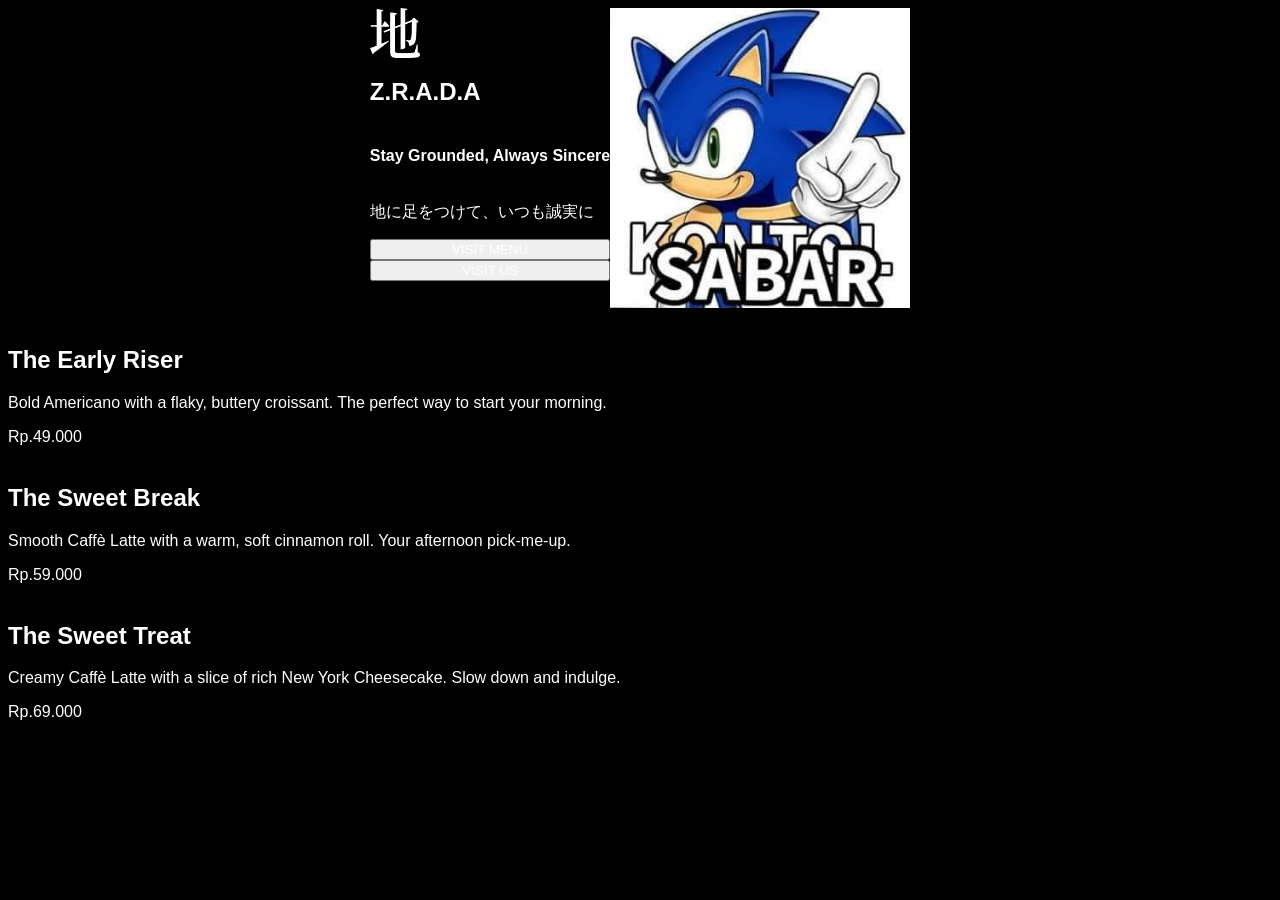
==== Project/Core/index.html @ 3bb46e37 "6/11/26 the deadline is 1st of jan 27 holy shit im so cooked" ====
<!DOCTYPE html>
<html lang="en">
<head>
	<meta charset="UTF-8">
	<meta name="viewport" content="width=device-width, initial-scale=1.0">
	<title>Zrada-Cafe</title>
	<link rel="stylesheet" href="style.css">
</head>
<body>

<main>

   <section class="hero">
      <div class="hero-brand">
          <img class="foot-logo" src="/Project/Assets/Old-Logo/cafe-logo-white.png" alt="Logo Kafe">
          <h1>Z.R.A.D.A</h1>
          <h4>Stay Grounded, Always Sincere</h4>
          <p>地に足をつけて、いつも誠実に</p>
          <button>VISIT MENU</button>
          <button>VISIT US</button>
      </div>

      <img class="hero-img" src="/Project/Assets/hero-img-temp.jpg" alt="rio">

   </section>

   <section class="featured">

       <div class="bundling">
        <img src="" alt="">
        <h2>The Early Riser</h2>
        <p>Bold Americano with a flaky, buttery croissant. The perfect way to start your morning.</p>
        <span>Rp.49.000</span>
       </div>

       <div class="bundling">
        <img src="" alt="">
        <h2>The Sweet Break</h2>
        <p>Smooth Caffè Latte with a warm, soft cinnamon roll. Your afternoon pick-me-up.</p>
        <span>Rp.59.000</span>
       </div>

       <div class="bundling">
        <img src="" alt="">
        <h2>The Sweet Treat</h2>
        <p>Creamy Caffè Latte with a slice of rich New York Cheesecake. Slow down and indulge.</p>
        <span>Rp.69.000</span>
        </div>

   </section>

</main>

</body>
</html>
---- Project/Core/style.css ----
* {
   font-family: "Space Grotesk", sans-serif;
   color: white;
}

body {
    background-color: black;
}

/*navbar-styling*/

.hdr {
    display: flex;
    flex-direction: row;
    align-items: center;
    border-bottom: 0.5px solid lightslategray;
    padding-bottom: 0.5rem;
    padding-top: 0.3rem;
    padding-left: 2rem;
    padding-right: 2rem;
}
.hdr a {
    color: white;
    text-decoration: none;
    font-weight: normal;
    transition: 0.3s ease-in-out;
}

/*logo-styling(left one)*/
.hdr-logo {
    width: 35px;
    height: 35px;
}
.hdr-name {
    font-size: 1.3rem;
    text-transform: uppercase;
}
.hdr-brand {
    display: flex;
    gap: 1rem;
    align-items: center;
}

/*navbar-texts-styling*/
.hdr-nav {
    display: flex;
    flex-direction: row;
    gap: 2rem;
    list-style: none;
    margin-left: auto;
    margin-right: 5rem;
}
.hdr-nav a {
   color: slategray;
   font-size: 1rem;
   position: relative;
}
.hdr-nav a::after {
    content: "";
    position: absolute;
    left: 0;
    height: 1px;
    width: 0;
    bottom: -2px;
    background: white;
    transition: width 0.4s ease-in-out;
}

/*nav-est&time-styling*/
.hdr-right {
    display: flex;
    gap: 2.4rem;
}
.hdr-right a {
    color: slategray;
}
.est {
   border: 1px solid slategray;
   padding: 8px;
}
.est span {
    color: slategray;
}
.time {
   border: 1px solid slategray;
   padding: 8px;
}
.time span {
    color: slategray;
}

/*navbar-responsive*/

/*navbar-text-responsive*/
.hdr-nav a:hover {
    color: white;
    transition: color 0.2s ease-in-out;
}
.hdr-nav a:hover::after {
    width: 100%;
}

/*navbar-est&time-responsive*/
.hdr-right a:hover {
   color: white;
}
.est:hover {
    border: 1px solid white;
}
.est span:hover {
    color: white;
}
.time:hover {
    border: 1px solid white;
}
.time span:hover {
    color: white;
}


/*footer-styling*/

.foot {
    display: flex;
    flex-direction: column;
}

.foot-content {
    display: flex;
    flex-direction: row;
}

/*foot-left*/

.foot-logo {
   width: 50px;
   height: 50px;
}
.foot-brand {
    display: flex;
    margin-top: 5rem;
    margin-left: 5rem;
    flex-direction: column;
}
.foot-brand h1 {
    font-size: 1.7rem;
}
.foot-brand p {
    font-size: 0.7rem;
}

/*foot-mid*/
.foot-exp {
    display: flex;
    flex-direction: column;
    margin-top: 5rem;
    margin-left: 25rem;
    gap: 1.6rem;
}
.foot-exp a {
    text-decoration: none;
    font-size: 1rem;
    color: slategray;
    transition: 0.35s ease-in-out;
}
.foot-exp h4 {
    text-transform: uppercase;
    color: slategray;
    margin-bottom: 2rem;
}
.foot-exp li {
    list-style: none;
}

/*foot-right*/
.foot-right {
    display: flex;
    flex-direction: column;
    margin-top: 5rem;
    margin-left: 10rem;
    margin-right: 7.5rem;
    gap: 2.5rem;
    width: 550px;
}
.foot-right h4 {
    color: slategray;
    text-transform: uppercase;
}
.foot-right span {
   color: slategray;
   text-transform: uppercase;
}
.foot-visit {
    display: flex;
    align-items: center;
    width: 100%;
}
.foot-visit .label {
    width: 80px;
}
.foot-visit .line {
   flex: 1;
   height: 1px;
   background-color: slategray;
   margin: 0 1rem;
}
.foot-visit .value {
    color: slategray;
}

/*foot-bottom*/
.foot-bottom {
    display: flex;
    flex-direction: row;
    justify-content: space-between;
    align-items: center;
    border-top: 1px solid slategray;
    margin-top: 5rem;
    margin-left: 5rem;
    margin-right: 5rem;
    padding-top: 2rem;
    padding-bottom: 2rem;
}
.foot-bottom span {
    color: slategray;
    font-size: 0.8rem;
    text-transform: uppercase;
}

/*footer-responsive*/
.foot-exp a:hover {
    color: white;
}

/*main-styling*/

.hero {
    display: flex;
    justify-content: center;
}

.hero-brand {
    display: flex;
    flex-direction: column;

}

.hero-img {
    height: 300px;
    width: 300px;
}
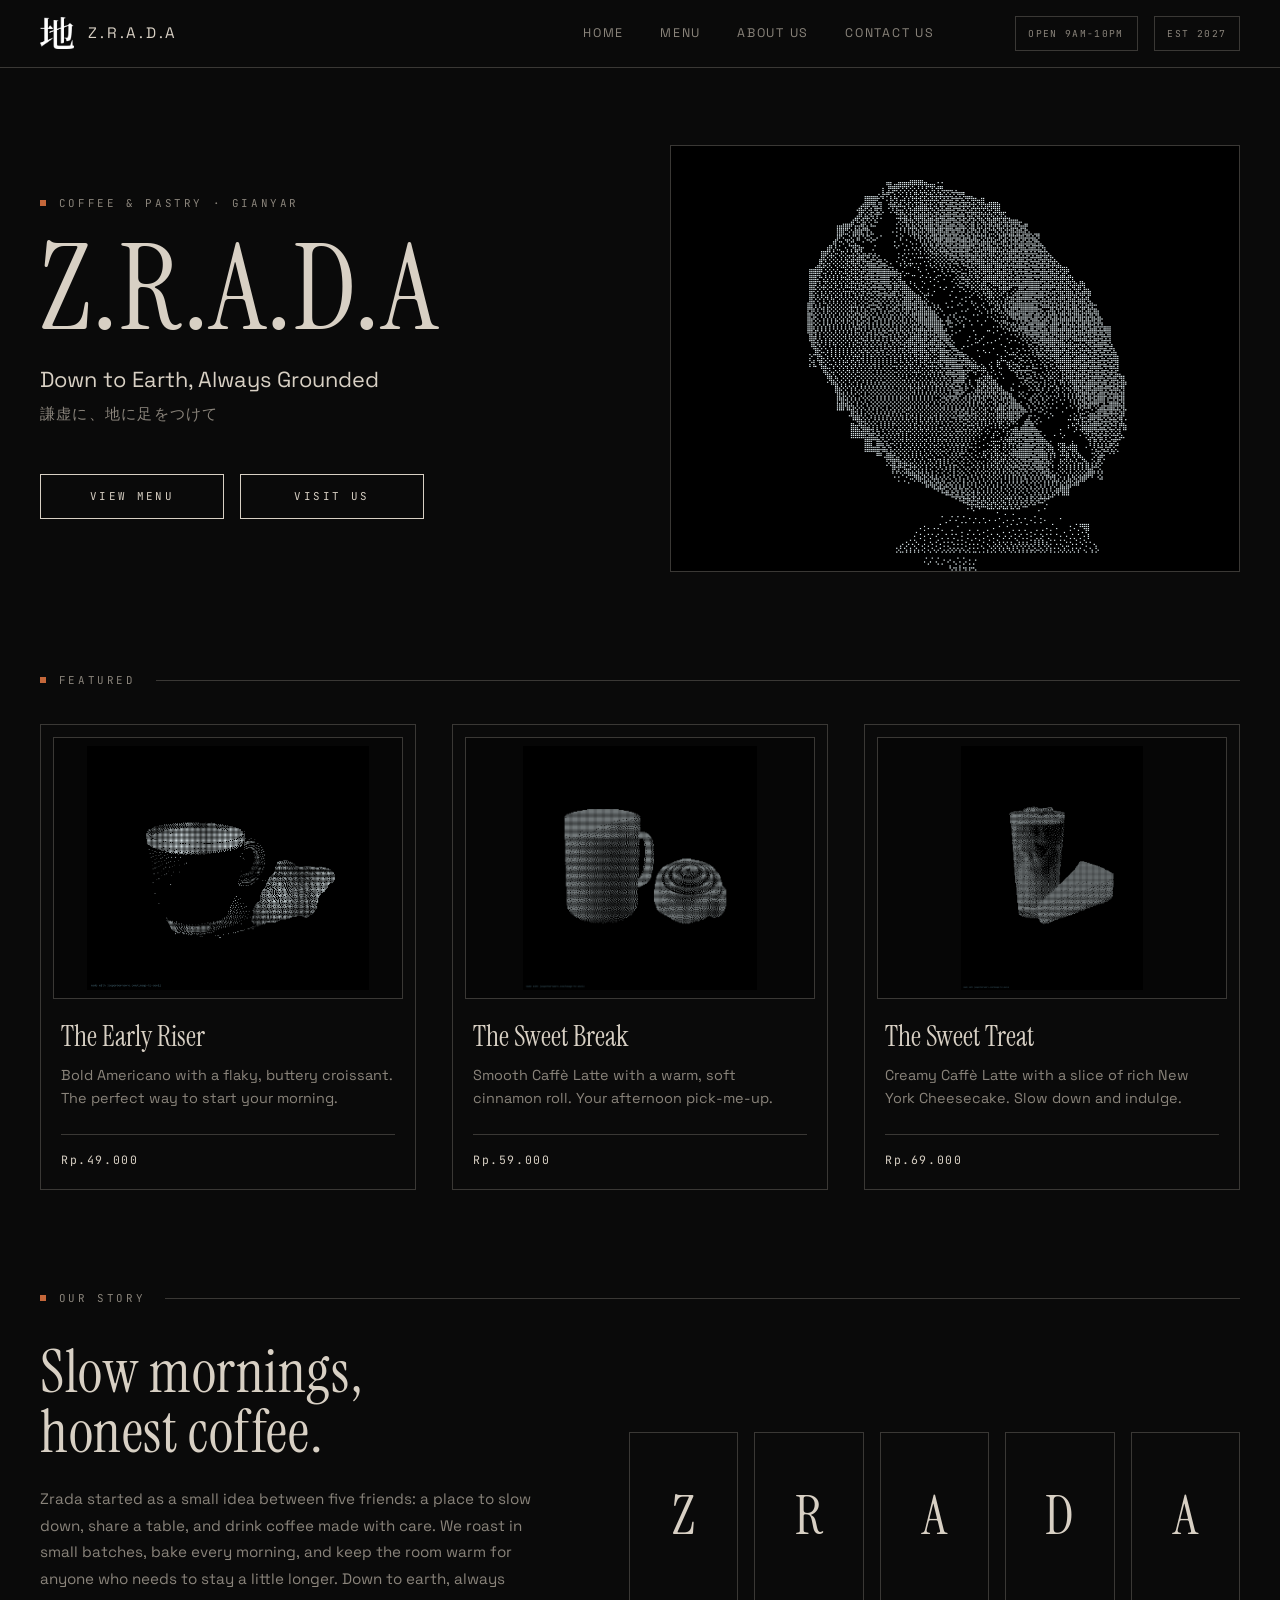
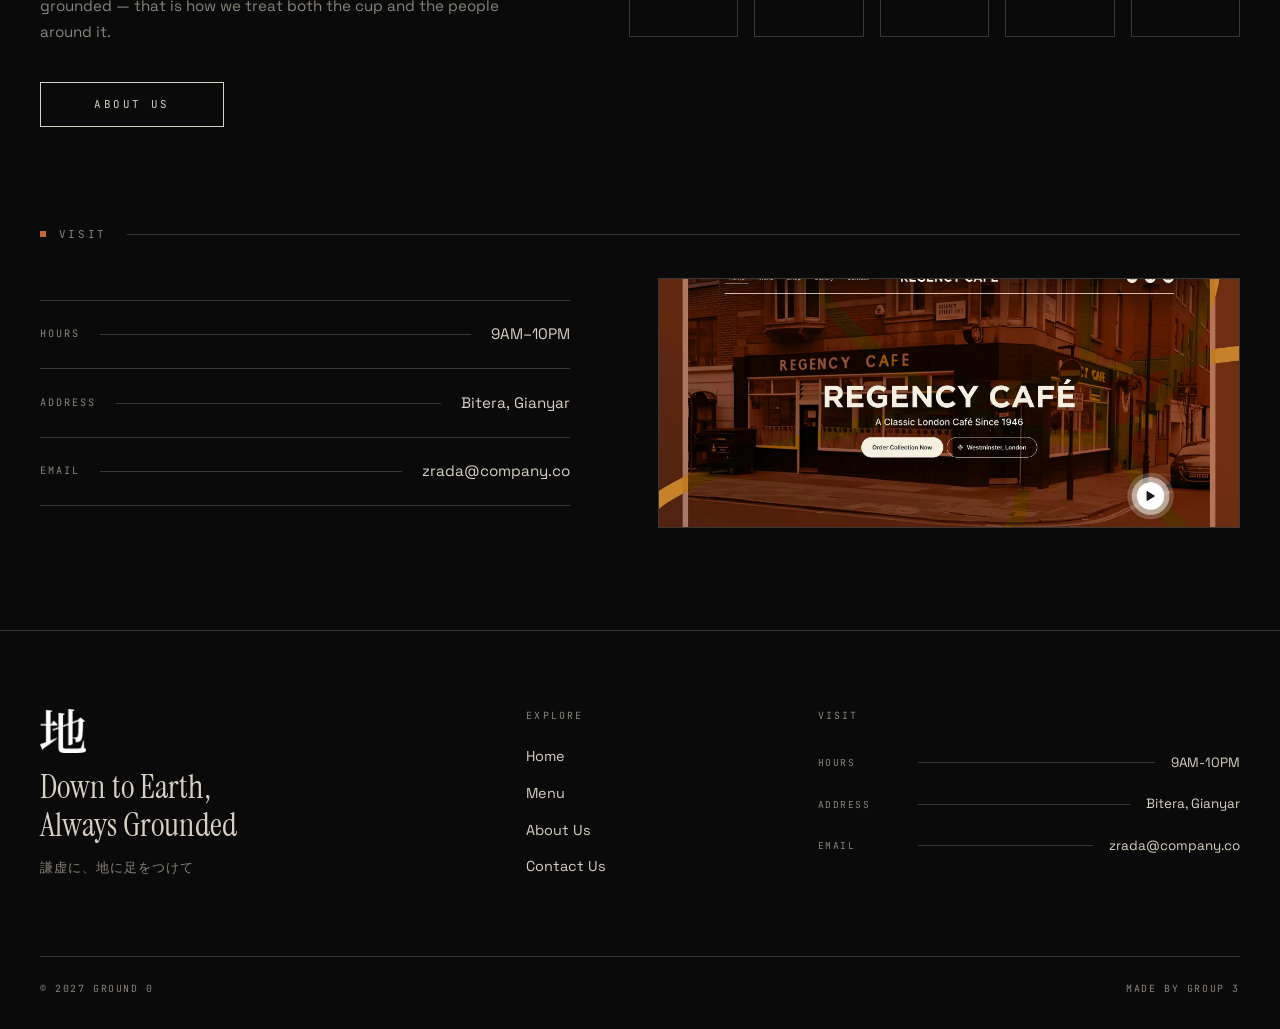
==== commit c3996684: "the home page is done, some things that is needed : full menu a contacts part of the home page ig it" ====
--- a/Project/Core/index.html
+++ b/Project/Core/index.html
@@ -1,55 +1,238 @@
 <!DOCTYPE html>
 <html lang="en">
 <head>
-	<meta charset="UTF-8">
-	<meta name="viewport" content="width=device-width, initial-scale=1.0">
-	<title>Zrada-Cafe</title>
-	<link rel="stylesheet" href="style.css">
+    <meta charset="UTF-8">
+    <meta name="viewport" content="width=device-width, initial-scale=1.0">
+    <title>Z.R.A.D.A — Coffee &amp; Pastry</title>
+    <link rel="stylesheet" href="style.css">
+    <link rel="preconnect" href="https://fonts.googleapis.com">
+    <link rel="preconnect" href="https://fonts.gstatic.com" crossorigin>
+    <link href="https://fonts.googleapis.com/css2?family=Instrument+Serif:ital@0;1&amp;family=JetBrains+Mono:wght@400;500&amp;family=Space+Grotesk:wght@300..700&amp;display=swap" rel="stylesheet">
 </head>
-<body>
-
-<main>
-
-   <section class="hero">
-      <div class="hero-brand">
-          <img class="foot-logo" src="/Project/Assets/Old-Logo/cafe-logo-white.png" alt="Logo Kafe">
-          <h1>Z.R.A.D.A</h1>
-          <h4>Stay Grounded, Always Sincere</h4>
-          <p>地に足をつけて、いつも誠実に</p>
-          <button>VISIT MENU</button>
-          <button>VISIT US</button>
-      </div>
-
-      <img class="hero-img" src="/Project/Assets/hero-img-temp.jpg" alt="rio">
-
-   </section>
-
-   <section class="featured">
-
-       <div class="bundling">
-        <img src="" alt="">
-        <h2>The Early Riser</h2>
-        <p>Bold Americano with a flaky, buttery croissant. The perfect way to start your morning.</p>
-        <span>Rp.49.000</span>
-       </div>
-
-       <div class="bundling">
-        <img src="" alt="">
-        <h2>The Sweet Break</h2>
-        <p>Smooth Caffè Latte with a warm, soft cinnamon roll. Your afternoon pick-me-up.</p>
-        <span>Rp.59.000</span>
-       </div>
-
-       <div class="bundling">
-        <img src="" alt="">
-        <h2>The Sweet Treat</h2>
-        <p>Creamy Caffè Latte with a slice of rich New York Cheesecake. Slow down and indulge.</p>
-        <span>Rp.69.000</span>
-        </div>
-
-   </section>
-
-</main>
+<body id="top">
+
+    <!--navbar-->
+    <nav class="hdr">
+
+        <!--logo-->
+        <div class="hdr-brand">
+            <img class="hdr-logo" src="../Assets/Old-Logo/cafe-logo-white.png" alt="Zrada logo">
+            <a class="hdr-name" href="#top">Z.R.A.D.A</a>
+        </div>
+
+        <!--nav-main-->
+        <ul class="hdr-nav">
+            <li><a href="#top">Home</a></li>
+            <li><a href="#featured">Menu</a></li>
+            <li><a href="#story">About Us</a></li>
+            <li><a href="#visit">Contact Us</a></li>
+        </ul>
+
+        <!--nav-blocks-->
+        <div class="hdr-right">
+            <a class="time" href="#visit"><span>OPEN 9AM-10PM</span></a>
+            <a class="est" href="#story"><span>Est 2027</span></a>
+        </div>
+
+    </nav>
+
+    <main class="page">
+
+        <!--hero-->
+        <section class="hero" aria-labelledby="hero-title">
+
+            <div class="hero-copy">
+                <p class="eyebrow">Coffee &amp; Pastry · Gianyar</p>
+                <h1 class="hero-title" id="hero-title">Z.R.A.D.A</h1>
+                <p class="hero-slogan">Down to Earth, Always Grounded</p>
+                <p class="hero-jp" lang="ja">謙虚に、地に足をつけて</p>
+
+                <div class="hero-actions">
+                    <a class="btn" href="#featured">View Menu</a>
+                    <a class="btn" href="#visit">Visit Us</a>
+                </div>
+            </div>
+
+            <figure class="hero-visual">
+                <img src="../Assets/hero-img.png" alt="A cup of Zrada coffee">
+            </figure>
+
+        </section>
+
+        <!--featured-->
+        <section class="featured" id="featured" aria-labelledby="featured-title">
+
+            <div class="section-head">
+                <h2 class="eyebrow" id="featured-title">Featured</h2>
+            </div>
+
+            <div class="card-grid">
+
+                <article class="card">
+                    <img src="../Assets/1st-bundle-ascii.png" alt="The Early Riser bundle">
+                    <h3>The Early Riser</h3>
+                    <p>Bold Americano with a flaky, buttery croissant. The perfect way to start your morning.</p>
+                    <span class="price">Rp.49.000</span>
+                </article>
+
+                <article class="card">
+                    <img src="../Assets/2nd-bundle-ascii.png" alt="The Sweet Break bundle">
+                    <h3>The Sweet Break</h3>
+                    <p>Smooth Caffè Latte with a warm, soft cinnamon roll. Your afternoon pick-me-up.</p>
+                    <span class="price">Rp.59.000</span>
+                </article>
+
+                <article class="card">
+                    <img src="../Assets/3rd-bundle-ascii.png" alt="The Sweet Treat bundle">
+                    <h3>The Sweet Treat</h3>
+                    <p>Creamy Caffè Latte with a slice of rich New York Cheesecake. Slow down and indulge.</p>
+                    <span class="price">Rp.69.000</span>
+                </article>
+
+            </div>
+
+        </section>
+
+        <!--story-->
+        <section class="story" id="story" aria-labelledby="story-title">
+
+            <div class="section-head">
+                <h2 class="eyebrow" id="story-title">Our Story</h2>
+            </div>
+
+            <div class="story-grid">
+
+                <div class="story-copy">
+                    <h2 class="story-heading">Slow mornings,<br>honest coffee.</h2>
+                    <p>Zrada started as a small idea between five friends: a place to slow down, share a table, and drink coffee made with care. We roast in small batches, bake every morning, and keep the room warm for anyone who needs to stay a little longer. Down to earth, always grounded — that is how we treat both the cup and the people around it.</p>
+                    <a class="btn" href="#">About Us</a>
+                </div>
+
+                <div class="story-members" aria-label="The five people behind Zrada">
+                    <span class="member">
+                        <span class="member-letter">Z</span>
+                        <span class="member-name">Zgr</span>
+                    </span>
+                    <span class="member">
+                        <span class="member-letter">R</span>
+                        <span class="member-name">Rio</span>
+                    </span>
+                    <span class="member">
+                        <span class="member-letter">A</span>
+                        <span class="member-name">Amy</span>
+                    </span>
+                    <span class="member">
+                        <span class="member-letter">D</span>
+                        <span class="member-name">Dhira</span>
+                    </span>
+                    <span class="member">
+                        <span class="member-letter">A</span>
+                        <span class="member-name">Ayu</span>
+                    </span>
+                </div>
+
+            </div>
+
+        </section>
+
+        <!--visit-->
+        <section class="visit" id="visit" aria-labelledby="visit-title">
+
+            <div class="section-head">
+                <h2 class="eyebrow" id="visit-title">Visit</h2>
+            </div>
+
+            <div class="visit-grid">
+
+                <div class="visit-list">
+
+                    <div class="visit-row">
+                        <span class="label">Hours</span>
+                        <span class="line"></span>
+                        <span class="value">9AM–10PM</span>
+                    </div>
+
+                    <div class="visit-row">
+                        <span class="label">Address</span>
+                        <span class="line"></span>
+                        <span class="value">Bitera, Gianyar</span>
+                    </div>
+
+                    <div class="visit-row">
+                        <span class="label">Email</span>
+                        <span class="line"></span>
+                        <span class="value">zrada@company.co</span>
+                    </div>
+
+                </div>
+
+                <figure class="visit-media">
+                    <img src="../Assets/Pasted%20image%2020261030091922.png" alt="Inside the Zrada café">
+                </figure>
+
+            </div>
+
+        </section>
+
+    </main>
+
+    <!--footer-->
+    <footer class="foot">
+
+        <div class="foot-content">
+
+            <!--footer-left-->
+            <div class="foot-brand">
+                <img class="foot-logo" src="../Assets/Old-Logo/cafe-logo-white.png" alt="Zrada logo">
+                <h1>Down to Earth, Always Grounded</h1>
+                <p>謙虚に、地に足をつけて</p>
+            </div>
+
+            <!--footer-mid-->
+            <div class="foot-exp">
+                <h4>Explore</h4>
+                <ul>
+                    <li><a href="#top">Home</a></li>
+                    <li><a href="#featured">Menu</a></li>
+                    <li><a href="#story">About Us</a></li>
+                    <li><a href="#visit">Contact Us</a></li>
+                </ul>
+            </div>
+
+            <!--footer-right-->
+            <div class="foot-right">
+
+                <h4>Visit</h4>
+
+                <div class="foot-visit">
+                    <span class="label">Hours</span>
+                    <span class="line"></span>
+                    <span class="value">9AM-10PM</span>
+                </div>
+
+                <div class="foot-visit">
+                    <span class="label">Address</span>
+                    <span class="line"></span>
+                    <span class="value">Bitera, Gianyar</span>
+                </div>
+
+                <div class="foot-visit">
+                    <span class="label">Email</span>
+                    <span class="line"></span>
+                    <span class="value">zrada@company.co</span>
+                </div>
+
+            </div>
+
+        </div>
+
+        <!--footer-bottom-->
+        <div class="foot-bottom">
+            <span class="bottom-left">© 2027 GROUND 0</span>
+            <span class="bottom-right">MADE BY GROUP 3</span>
+        </div>
+
+    </footer>
 
 </body>
 </html>
--- a/Project/Core/style.css
+++ b/Project/Core/style.css
@@ -1,251 +1,814 @@
+/* ==========================================================================
+   Ground Zero / Z.R.A.D.A — shared styles
+   Palette and type families are defined once in :root so every page
+   (index, navbar, footer) can reuse the same design language.
+   ========================================================================== */
+
+:root {
+    --bg: #0A0A0A;
+    --bg-soft: #1F1E1D;
+    --cream: #D8D0C4;
+    --muted: #8A847B;
+    --line: #3A3835;
+    --rust: #C4673A;
+
+    --font-body: "Space Grotesk", system-ui, -apple-system, sans-serif;
+    --font-display: "Instrument Serif", Georgia, "Times New Roman", serif;
+    --font-mono: "JetBrains Mono", ui-monospace, "SFMono-Regular", Menlo, monospace;
+
+    --content: 1200px;
+    --gutter: clamp(1.25rem, 4vw, 2.5rem);
+    --page-width: calc(var(--content) + var(--gutter) + var(--gutter));
+    --section-space: clamp(4rem, 8vw, 7rem);
+}
+
+/* reset ------------------------------------------------------------------ */
+
+*,
+*::before,
+*::after {
+    box-sizing: border-box;
+}
+
 * {
-   font-family: "Space Grotesk", sans-serif;
-   color: white;
+    margin: 0;
+    padding: 0;
+}
+
+html {
+    background: var(--bg);
+    scroll-behavior: smooth;
 }
 
 body {
-    background-color: black;
-}
-
-/*navbar-styling*/
+    min-height: 100vh;
+    background: var(--bg);
+    color: var(--cream);
+    font-family: var(--font-body);
+    line-height: 1.6;
+    -webkit-font-smoothing: antialiased;
+}
+
+img {
+    display: block;
+    max-width: 100%;
+}
+
+a {
+    color: inherit;
+    text-decoration: none;
+}
+
+button {
+    font: inherit;
+    color: inherit;
+    background: none;
+    border: 0;
+    cursor: pointer;
+}
+
+ul {
+    list-style: none;
+}
+
+::selection {
+    background: var(--rust);
+    color: var(--bg);
+}
+
+:focus-visible {
+    outline: 1px solid var(--rust);
+    outline-offset: 4px;
+}
+
+/* small uppercase labels -------------------------------------------------- */
+
+.eyebrow {
+    display: flex;
+    align-items: center;
+    gap: 0.8rem;
+    font-family: var(--font-mono);
+    font-size: 0.68rem;
+    font-weight: 400;
+    letter-spacing: 0.24em;
+    line-height: 1;
+    text-transform: uppercase;
+    color: var(--muted);
+}
+
+.eyebrow::before {
+    content: "";
+    flex: none;
+    width: 6px;
+    height: 6px;
+    background: var(--rust);
+}
+
+/* buttons ---------------------------------------------------------------- */
+
+.btn {
+    display: inline-flex;
+    align-items: center;
+    justify-content: center;
+    min-width: 11.5rem;
+    padding: 1rem 1.75rem;
+    border: 1px solid var(--cream);
+    background: transparent;
+    color: var(--cream);
+    font-family: var(--font-mono);
+    font-size: 0.68rem;
+    letter-spacing: 0.22em;
+    line-height: 1;
+    text-transform: uppercase;
+    transition: background-color 0.3s ease, color 0.3s ease, border-color 0.3s ease;
+}
+
+.btn:hover {
+    background: var(--cream);
+    color: var(--bg);
+}
+
+/* navbar ----------------------------------------------------------------- */
 
 .hdr {
     display: flex;
+    align-items: center;
+    gap: 2rem;
+    padding-block: 1rem;
+    padding-inline: max(var(--gutter), calc((100vw - var(--content)) / 2));
+    border-bottom: 1px solid var(--line);
+}
+
+.hdr-brand {
+    display: flex;
+    align-items: center;
+    gap: 0.9rem;
+}
+
+.hdr-logo {
+    width: 34px;
+    height: 34px;
+    object-fit: contain;
+}
+
+.hdr-name {
+    font-size: 0.95rem;
+    letter-spacing: 0.18em;
+    text-transform: uppercase;
+    white-space: nowrap;
+    transition: color 0.25s ease;
+}
+
+.hdr-name:hover {
+    color: var(--muted);
+}
+
+.hdr-nav {
+    display: flex;
     flex-direction: row;
-    align-items: center;
-    border-bottom: 0.5px solid lightslategray;
-    padding-bottom: 0.5rem;
-    padding-top: 0.3rem;
-    padding-left: 2rem;
-    padding-right: 2rem;
-}
-.hdr a {
-    color: white;
-    text-decoration: none;
-    font-weight: normal;
-    transition: 0.3s ease-in-out;
-}
-
-/*logo-styling(left one)*/
-.hdr-logo {
-    width: 35px;
-    height: 35px;
-}
-.hdr-name {
-    font-size: 1.3rem;
-    text-transform: uppercase;
-}
-.hdr-brand {
-    display: flex;
-    gap: 1rem;
-    align-items: center;
-}
-
-/*navbar-texts-styling*/
-.hdr-nav {
-    display: flex;
-    flex-direction: row;
-    gap: 2rem;
-    list-style: none;
+    gap: 2.25rem;
     margin-left: auto;
-    margin-right: 5rem;
-}
+    margin-right: 3rem;
+}
+
 .hdr-nav a {
-   color: slategray;
-   font-size: 1rem;
-   position: relative;
-}
+    position: relative;
+    display: inline-block;
+    padding-block: 0.25rem;
+    color: var(--muted);
+    font-size: 0.78rem;
+    letter-spacing: 0.14em;
+    text-transform: uppercase;
+    white-space: nowrap;
+    transition: color 0.25s ease;
+}
+
 .hdr-nav a::after {
     content: "";
     position: absolute;
     left: 0;
+    bottom: -4px;
+    width: 0;
     height: 1px;
-    width: 0;
-    bottom: -2px;
-    background: white;
-    transition: width 0.4s ease-in-out;
-}
-
-/*nav-est&time-styling*/
-.hdr-right {
-    display: flex;
-    gap: 2.4rem;
-}
-.hdr-right a {
-    color: slategray;
-}
-.est {
-   border: 1px solid slategray;
-   padding: 8px;
-}
-.est span {
-    color: slategray;
-}
-.time {
-   border: 1px solid slategray;
-   padding: 8px;
-}
-.time span {
-    color: slategray;
-}
-
-/*navbar-responsive*/
-
-/*navbar-text-responsive*/
+    background: var(--cream);
+    transition: width 0.45s ease;
+}
+
 .hdr-nav a:hover {
-    color: white;
-    transition: color 0.2s ease-in-out;
-}
+    color: var(--cream);
+}
+
 .hdr-nav a:hover::after {
     width: 100%;
 }
 
-/*navbar-est&time-responsive*/
-.hdr-right a:hover {
-   color: white;
-}
+.hdr-right {
+    display: flex;
+    align-items: center;
+    gap: 1rem;
+}
+
+.hdr-right a {
+    color: var(--muted);
+}
+
+.time,
+.est {
+    padding: 0.55rem 0.8rem;
+    border: 1px solid var(--line);
+    font-family: var(--font-mono);
+    font-size: 0.6rem;
+    letter-spacing: 0.14em;
+    text-transform: uppercase;
+    white-space: nowrap;
+    transition: color 0.25s ease, border-color 0.25s ease;
+}
+
+.time span,
+.est span {
+    color: inherit;
+}
+
+.time:hover,
 .est:hover {
-    border: 1px solid white;
-}
-.est span:hover {
-    color: white;
-}
-.time:hover {
-    border: 1px solid white;
-}
-.time span:hover {
-    color: white;
-}
-
-
-/*footer-styling*/
+    color: var(--cream);
+    border-color: var(--cream);
+}
+
+/* page shell ------------------------------------------------------------- */
+
+.page {
+    width: 100%;
+    max-width: var(--page-width);
+    margin-inline: auto;
+    padding-inline: var(--gutter);
+}
+
+/* section heading -------------------------------------------------------- */
+
+.section-head {
+    display: flex;
+    align-items: center;
+    gap: 1.25rem;
+    margin-bottom: clamp(1.75rem, 3vw, 2.5rem);
+}
+
+.section-head .eyebrow {
+    flex: none;
+}
+
+.section-head::after {
+    content: "";
+    flex: 1;
+    height: 1px;
+    background: var(--line);
+}
+
+/* hero ------------------------------------------------------------------- */
+
+.hero {
+    display: grid;
+    grid-template-columns: minmax(0, 1fr) minmax(0, 1.08fr);
+    align-items: center;
+    gap: clamp(2.5rem, 8vw, 7.5rem);
+    padding-block: clamp(2.5rem, 6vw, 5rem) 0;
+}
+
+.hero-copy {
+    max-width: 34rem;
+}
+
+.hero-title {
+    margin-top: 1.6rem;
+    font-family: var(--font-display);
+    font-weight: 400;
+    font-size: clamp(4rem, 10vw, 7.5rem);
+    line-height: 0.9;
+    letter-spacing: 0.01em;
+    text-transform: uppercase;
+}
+
+.hero-slogan {
+    margin-top: 1.4rem;
+    font-size: clamp(1.1rem, 1.7vw, 1.45rem);
+    line-height: 1.35;
+}
+
+.hero-jp {
+    margin-top: 0.5rem;
+    color: var(--muted);
+    font-size: 0.95rem;
+    letter-spacing: 0.08em;
+}
+
+.hero-actions {
+    display: flex;
+    flex-wrap: wrap;
+    gap: 1rem;
+    margin-top: clamp(2rem, 4vw, 3rem);
+}
+
+.hero-visual {
+    position: relative;
+    aspect-ratio: 4 / 3;
+    overflow: hidden;
+    border: 1px solid var(--line);
+    background: var(--bg-soft);
+}
+
+.hero-visual img {
+    width: 100%;
+    height: 100%;
+    object-fit: cover;
+    object-position: center;
+    transition: transform 0.8s ease;
+}
+
+.hero-visual:hover img {
+    transform: scale(1.03);
+}
+
+/* featured --------------------------------------------------------------- */
+
+.featured {
+    padding-top: var(--section-space);
+}
+
+.card-grid {
+    display: grid;
+    grid-template-columns: repeat(3, minmax(0, 1fr));
+    gap: clamp(1.25rem, 3vw, 2.25rem);
+}
+
+.card {
+    display: flex;
+    flex-direction: column;
+    padding: 0.75rem 0.75rem 1.25rem;
+    border: 1px solid var(--line);
+    background: transparent;
+    transition: border-color 0.3s ease, background-color 0.3s ease, transform 0.3s ease;
+}
+
+.card:hover {
+    border-color: rgba(216, 208, 196, 0.35);
+    background: #0F0F0E;
+    transform: translateY(-3px);
+}
+
+.card img {
+    width: 100%;
+    aspect-ratio: 4 / 3;
+    padding: 0.5rem;
+    border: 1px solid var(--line);
+    background: #060606;
+    object-fit: contain;
+    object-position: center bottom;
+}
+
+.card h3 {
+    margin-top: 1.4rem;
+    padding-inline: 0.5rem;
+    font-family: var(--font-display);
+    font-weight: 400;
+    font-size: clamp(1.5rem, 2.2vw, 1.95rem);
+    line-height: 1.1;
+}
+
+.card p {
+    flex: 1;
+    margin-top: 0.7rem;
+    padding-inline: 0.5rem;
+    color: var(--muted);
+    font-size: 0.9rem;
+    line-height: 1.6;
+}
+
+.card .price {
+    margin-top: 1.5rem;
+    margin-inline: 0.5rem;
+    padding-top: 1rem;
+    border-top: 1px solid var(--line);
+    color: var(--cream);
+    font-family: var(--font-mono);
+    font-size: 0.72rem;
+    letter-spacing: 0.14em;
+}
+
+/* story ------------------------------------------------------------------ */
+
+.story {
+    padding-top: var(--section-space);
+}
+
+.story-grid {
+    display: grid;
+    grid-template-columns: minmax(0, 1fr) minmax(0, 1.2fr);
+    align-items: center;
+    gap: clamp(2.5rem, 7vw, 5rem);
+}
+
+.story-copy {
+    max-width: 34rem;
+}
+
+.story-heading {
+    font-family: var(--font-display);
+    font-weight: 400;
+    font-size: clamp(2.4rem, 4.6vw, 3.75rem);
+    line-height: 1.02;
+    letter-spacing: 0.01em;
+}
+
+.story-copy p {
+    margin-top: 1.5rem;
+    color: var(--muted);
+    font-size: clamp(0.95rem, 1.1vw, 1.02rem);
+    line-height: 1.75;
+}
+
+.story-copy .btn {
+    margin-top: 2.25rem;
+}
+
+.story-members {
+    display: grid;
+    grid-template-columns: repeat(5, minmax(0, 1fr));
+    gap: clamp(0.75rem, 1.5vw, 1rem);
+}
+
+.member {
+    display: flex;
+    flex-direction: column;
+    align-items: center;
+    justify-content: center;
+    gap: 1.25rem;
+    aspect-ratio: 112 / 210;
+    padding: 1rem 0.4rem;
+    border: 1px solid var(--line);
+    text-align: center;
+    transition: border-color 0.3s ease, background-color 0.3s ease;
+}
+
+.member-letter {
+    font-family: var(--font-display);
+    font-size: clamp(2.25rem, 4.2vw, 3.4rem);
+    line-height: 1;
+    transition: transform 0.3s ease;
+}
+
+.member-name {
+    font-family: var(--font-mono);
+    font-size: 0.58rem;
+    letter-spacing: 0.14em;
+    text-transform: uppercase;
+    color: var(--muted);
+    opacity: 0;
+    transform: translateY(5px);
+    transition: opacity 0.3s ease, transform 0.3s ease, color 0.3s ease;
+}
+
+.member:hover {
+    border-color: var(--cream);
+    background: #0F0F0E;
+}
+
+.member:hover .member-letter {
+    transform: translateY(-3px);
+}
+
+.member:hover .member-name {
+    opacity: 1;
+    transform: none;
+    color: var(--cream);
+}
+
+/* visit ------------------------------------------------------------------ */
+
+.visit {
+    padding-top: var(--section-space);
+}
+
+.visit-grid {
+    display: grid;
+    grid-template-columns: minmax(0, 1fr) minmax(0, 1.1fr);
+    align-items: center;
+    gap: clamp(2.5rem, 7vw, 5.5rem);
+}
+
+.visit-list {
+    display: flex;
+    flex-direction: column;
+}
+
+.visit-row {
+    display: grid;
+    grid-template-columns: auto 1fr auto;
+    align-items: center;
+    gap: 1.25rem;
+    padding-block: 1.35rem;
+    border-bottom: 1px solid var(--line);
+}
+
+.visit-row:first-child {
+    border-top: 1px solid var(--line);
+}
+
+.visit-row .label {
+    color: var(--muted);
+    font-family: var(--font-mono);
+    font-size: 0.64rem;
+    letter-spacing: 0.2em;
+    text-transform: uppercase;
+    white-space: nowrap;
+}
+
+.visit-row .line {
+    height: 1px;
+    background: var(--line);
+}
+
+.visit-row .value {
+    color: var(--cream);
+    font-size: 0.95rem;
+    text-align: right;
+}
+
+.visit-media {
+    aspect-ratio: 7 / 3;
+    overflow: hidden;
+    border: 1px solid var(--line);
+    background: var(--bg-soft);
+}
+
+.visit-media img {
+    width: 100%;
+    height: 100%;
+    object-fit: cover;
+    object-position: center;
+    transition: transform 0.8s ease;
+}
+
+.visit-media:hover img {
+    transform: scale(1.04);
+}
+
+/* footer ----------------------------------------------------------------- */
 
 .foot {
+    width: 100%;
+    max-width: var(--page-width);
+    margin-inline: auto;
+    margin-top: var(--section-space);
+    padding: clamp(3rem, 6vw, 5rem) var(--gutter) 2rem;
+    border-top: 1px solid var(--line);
+}
+
+.foot-content {
+    display: grid;
+    grid-template-columns: 1.3fr 0.7fr 1.3fr;
+    gap: clamp(2rem, 5vw, 5rem);
+}
+
+.foot-brand {
     display: flex;
     flex-direction: column;
-}
-
-.foot-content {
-    display: flex;
-    flex-direction: row;
-}
-
-/*foot-left*/
+    align-items: flex-start;
+    gap: 0.9rem;
+}
 
 .foot-logo {
-   width: 50px;
-   height: 50px;
-}
-.foot-brand {
-    display: flex;
-    margin-top: 5rem;
-    margin-left: 5rem;
+    width: 46px;
+    height: 46px;
+    object-fit: contain;
+}
+
+.foot-brand h1 {
+    max-width: 16ch;
+    font-family: var(--font-display);
+    font-weight: 400;
+    font-size: clamp(1.6rem, 2.6vw, 2.1rem);
+    line-height: 1.12;
+}
+
+.foot-brand p {
+    color: var(--muted);
+    font-size: 0.82rem;
+    letter-spacing: 0.08em;
+}
+
+.foot-exp {
+    display: flex;
     flex-direction: column;
-}
-.foot-brand h1 {
-    font-size: 1.7rem;
-}
-.foot-brand p {
-    font-size: 0.7rem;
-}
-
-/*foot-mid*/
-.foot-exp {
+    gap: 0.7rem;
+}
+
+.foot-exp h4,
+.foot-right h4 {
+    margin-bottom: 0.5rem;
+    color: var(--muted);
+    font-family: var(--font-mono);
+    font-size: 0.62rem;
+    font-weight: 400;
+    letter-spacing: 0.22em;
+    text-transform: uppercase;
+}
+
+.foot-exp ul {
     display: flex;
     flex-direction: column;
-    margin-top: 5rem;
-    margin-left: 25rem;
-    gap: 1.6rem;
-}
+    gap: 0.7rem;
+}
+
 .foot-exp a {
-    text-decoration: none;
-    font-size: 1rem;
-    color: slategray;
-    transition: 0.35s ease-in-out;
-}
-.foot-exp h4 {
-    text-transform: uppercase;
-    color: slategray;
-    margin-bottom: 2rem;
-}
-.foot-exp li {
-    list-style: none;
-}
-
-/*foot-right*/
+    color: var(--cream);
+    font-size: 0.9rem;
+    transition: color 0.25s ease;
+}
+
+.foot-exp a:hover {
+    color: var(--muted);
+}
+
 .foot-right {
     display: flex;
     flex-direction: column;
-    margin-top: 5rem;
-    margin-left: 10rem;
-    margin-right: 7.5rem;
-    gap: 2.5rem;
-    width: 550px;
-}
-.foot-right h4 {
-    color: slategray;
-    text-transform: uppercase;
-}
-.foot-right span {
-   color: slategray;
-   text-transform: uppercase;
-}
+    gap: 1.25rem;
+}
+
 .foot-visit {
     display: flex;
     align-items: center;
+    gap: 1rem;
     width: 100%;
 }
+
 .foot-visit .label {
-    width: 80px;
-}
+    min-width: 5.25rem;
+    color: var(--muted);
+    font-family: var(--font-mono);
+    font-size: 0.6rem;
+    letter-spacing: 0.16em;
+    text-transform: uppercase;
+}
+
 .foot-visit .line {
-   flex: 1;
-   height: 1px;
-   background-color: slategray;
-   margin: 0 1rem;
-}
+    flex: 1;
+    height: 1px;
+    background: var(--line);
+}
+
 .foot-visit .value {
-    color: slategray;
-}
-
-/*foot-bottom*/
+    color: var(--cream);
+    font-size: 0.84rem;
+    text-align: right;
+}
+
 .foot-bottom {
     display: flex;
-    flex-direction: row;
+    align-items: center;
     justify-content: space-between;
-    align-items: center;
-    border-top: 1px solid slategray;
-    margin-top: 5rem;
-    margin-left: 5rem;
-    margin-right: 5rem;
-    padding-top: 2rem;
-    padding-bottom: 2rem;
-}
+    gap: 1rem;
+    margin-top: clamp(3rem, 6vw, 5rem);
+    padding-top: 1.5rem;
+    border-top: 1px solid var(--line);
+}
+
 .foot-bottom span {
-    color: slategray;
-    font-size: 0.8rem;
-    text-transform: uppercase;
-}
-
-/*footer-responsive*/
-.foot-exp a:hover {
-    color: white;
-}
-
-/*main-styling*/
-
-.hero {
-    display: flex;
-    justify-content: center;
-}
-
-.hero-brand {
-    display: flex;
-    flex-direction: column;
-
-}
-
-.hero-img {
-    height: 300px;
-    width: 300px;
-}
+    color: var(--muted);
+    font-family: var(--font-mono);
+    font-size: 0.62rem;
+    letter-spacing: 0.16em;
+    text-transform: uppercase;
+}
+
+/* responsive ------------------------------------------------------------- */
+
+@media (max-width: 1000px) {
+    .hdr-nav {
+        gap: 1.5rem;
+        margin-right: 1.5rem;
+    }
+}
+
+@media (max-width: 860px) {
+    .hdr {
+        flex-wrap: wrap;
+        row-gap: 0.85rem;
+    }
+
+    .hdr-nav {
+        order: 3;
+        width: 100%;
+        margin: 0;
+        justify-content: space-between;
+        gap: 1rem;
+    }
+
+    .hdr-right {
+        margin-left: auto;
+    }
+
+    .hero,
+    .story-grid,
+    .visit-grid {
+        grid-template-columns: 1fr;
+    }
+
+    .hero {
+        padding-block: 2.5rem 0;
+    }
+
+    .hero-visual {
+        aspect-ratio: 16 / 10;
+    }
+
+    .visit-media {
+        aspect-ratio: 16 / 9;
+    }
+
+    .card-grid {
+        grid-template-columns: repeat(2, minmax(0, 1fr));
+    }
+
+    .story-copy {
+        max-width: 44rem;
+    }
+
+    .story-members {
+        max-width: 40rem;
+    }
+
+    .foot-content {
+        grid-template-columns: 1fr 1fr;
+    }
+
+    .foot-right {
+        grid-column: 1 / -1;
+    }
+}
+
+@media (max-width: 620px) {
+    .hdr-right {
+        display: none;
+    }
+
+    .card-grid {
+        grid-template-columns: 1fr;
+    }
+
+    .story-members {
+        grid-template-columns: repeat(3, minmax(0, 1fr));
+    }
+
+    .story-members .member {
+        aspect-ratio: 1 / 1.1;
+    }
+
+    .hero-actions {
+        flex-direction: column;
+        align-items: stretch;
+    }
+
+    .hero-actions .btn {
+        width: 100%;
+    }
+
+    .visit-row {
+        grid-template-columns: auto 1fr;
+    }
+
+    .visit-row .value {
+        grid-column: 1 / -1;
+        text-align: left;
+    }
+
+    .foot-content {
+        grid-template-columns: 1fr;
+    }
+
+    .foot-bottom {
+        flex-direction: column;
+        align-items: flex-start;
+    }
+}
+
+/* on touch screens there is no hover, so always show the member names */
+@media (hover: none) {
+    .member-name {
+        opacity: 1;
+        transform: none;
+    }
+}
+
+@media (prefers-reduced-motion: reduce) {
+    html {
+        scroll-behavior: auto;
+    }
+
+    *,
+    *::before,
+    *::after {
+        transition-duration: 0.01ms !important;
+        animation-duration: 0.01ms !important;
+    }
+}
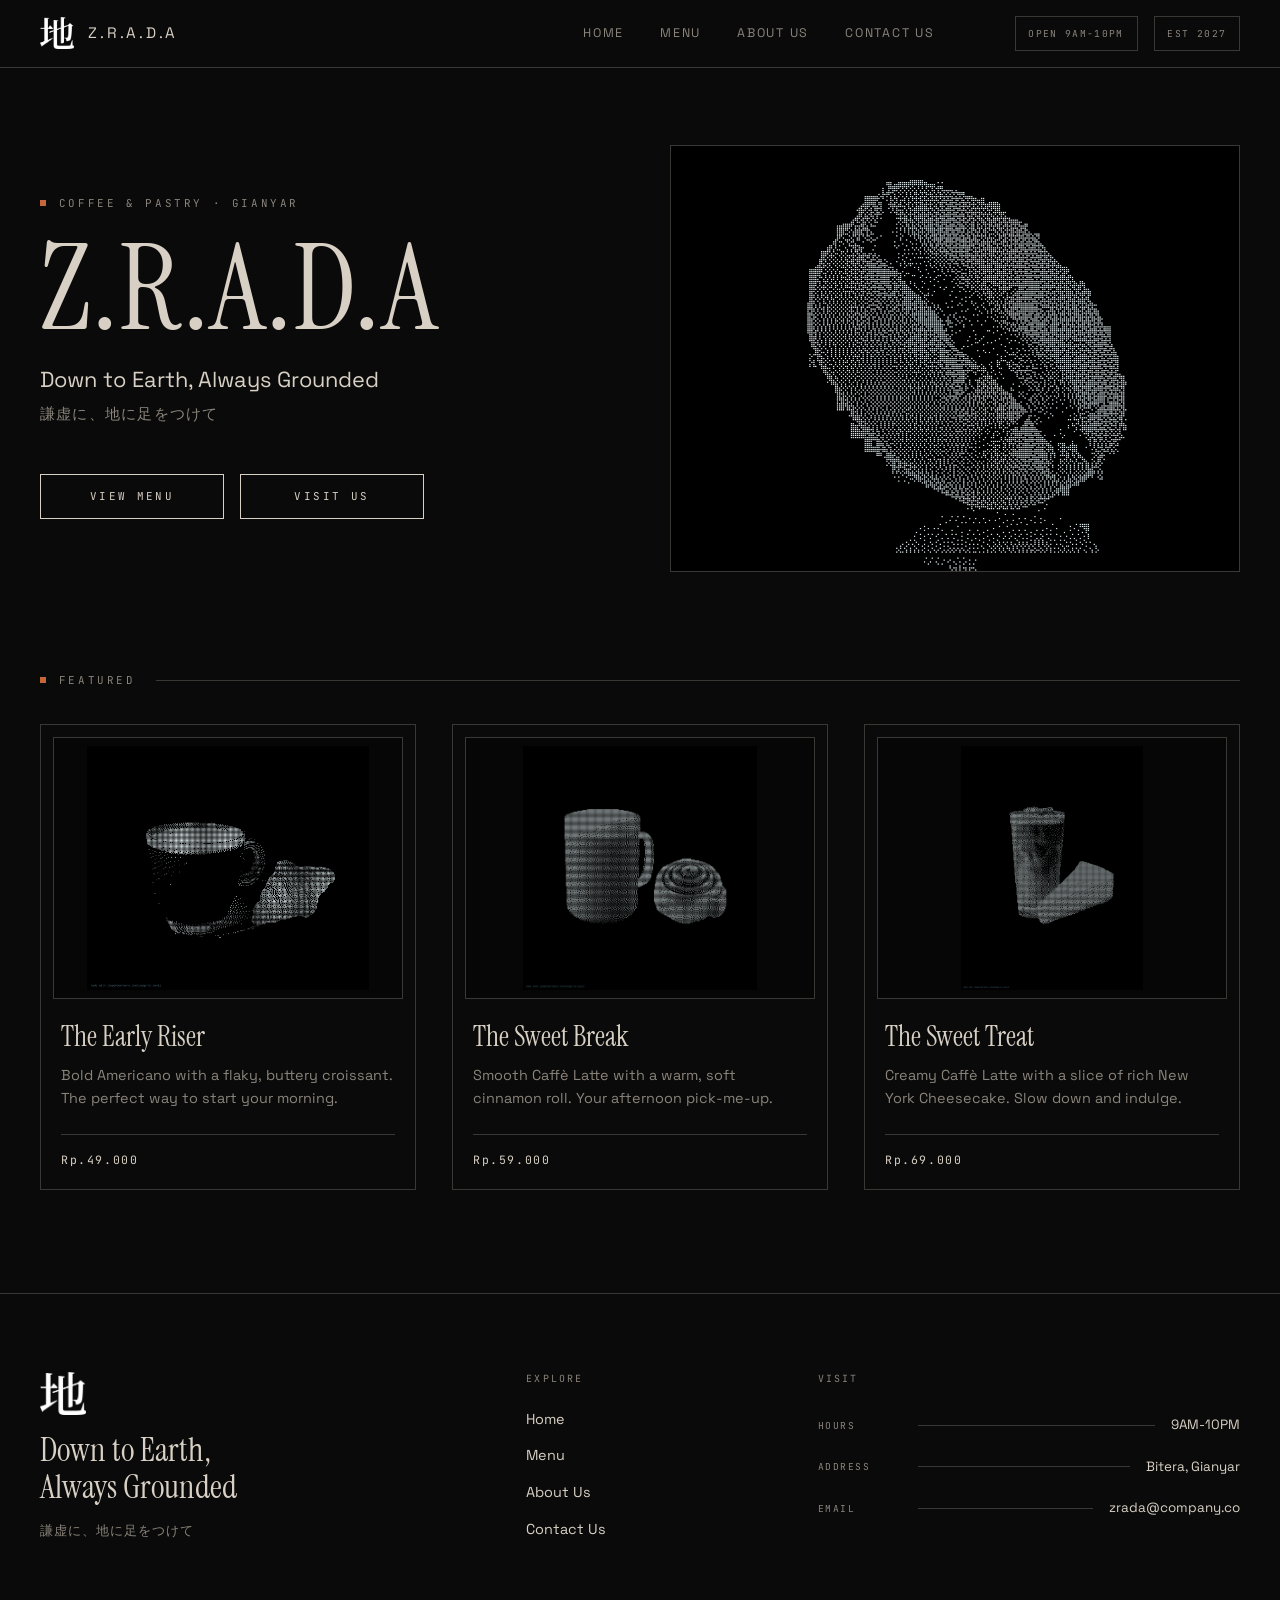
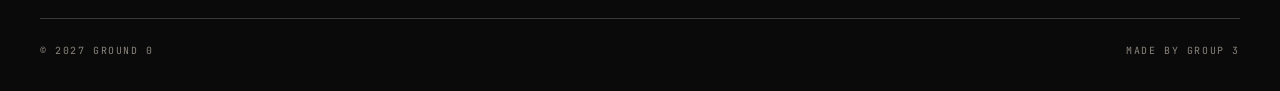
==== commit 0be90b0b: "preparing for menu, about us, and contact us independence. html from our story - visit us are delete" ====
--- a/Project/Core/index.html
+++ b/Project/Core/index.html
@@ -91,88 +91,7 @@
 
             </div>
 
-        </section>
-
-        <!--story-->
-        <section class="story" id="story" aria-labelledby="story-title">
-
-            <div class="section-head">
-                <h2 class="eyebrow" id="story-title">Our Story</h2>
-            </div>
-
-            <div class="story-grid">
-
-                <div class="story-copy">
-                    <h2 class="story-heading">Slow mornings,<br>honest coffee.</h2>
-                    <p>Zrada started as a small idea between five friends: a place to slow down, share a table, and drink coffee made with care. We roast in small batches, bake every morning, and keep the room warm for anyone who needs to stay a little longer. Down to earth, always grounded — that is how we treat both the cup and the people around it.</p>
-                    <a class="btn" href="#">About Us</a>
-                </div>
-
-                <div class="story-members" aria-label="The five people behind Zrada">
-                    <span class="member">
-                        <span class="member-letter">Z</span>
-                        <span class="member-name">Zgr</span>
-                    </span>
-                    <span class="member">
-                        <span class="member-letter">R</span>
-                        <span class="member-name">Rio</span>
-                    </span>
-                    <span class="member">
-                        <span class="member-letter">A</span>
-                        <span class="member-name">Amy</span>
-                    </span>
-                    <span class="member">
-                        <span class="member-letter">D</span>
-                        <span class="member-name">Dhira</span>
-                    </span>
-                    <span class="member">
-                        <span class="member-letter">A</span>
-                        <span class="member-name">Ayu</span>
-                    </span>
-                </div>
-
-            </div>
-
-        </section>
-
-        <!--visit-->
-        <section class="visit" id="visit" aria-labelledby="visit-title">
-
-            <div class="section-head">
-                <h2 class="eyebrow" id="visit-title">Visit</h2>
-            </div>
-
-            <div class="visit-grid">
-
-                <div class="visit-list">
-
-                    <div class="visit-row">
-                        <span class="label">Hours</span>
-                        <span class="line"></span>
-                        <span class="value">9AM–10PM</span>
-                    </div>
-
-                    <div class="visit-row">
-                        <span class="label">Address</span>
-                        <span class="line"></span>
-                        <span class="value">Bitera, Gianyar</span>
-                    </div>
-
-                    <div class="visit-row">
-                        <span class="label">Email</span>
-                        <span class="line"></span>
-                        <span class="value">zrada@company.co</span>
-                    </div>
-
-                </div>
-
-                <figure class="visit-media">
-                    <img src="../Assets/Pasted%20image%2020261030091922.png" alt="Inside the Zrada café">
-                </figure>
-
-            </div>
-
-        </section>
+        
 
     </main>
 
--- a/Project/Core/style.css
+++ b/Project/Core/style.css
@@ -128,7 +128,7 @@
     color: var(--bg);
 }
 
-/* navbar ----------------------------------------------------------------- */
+/* header — used by the <nav class="hdr"> inside index.html ---------------- */
 
 .hdr {
     display: flex;
@@ -394,165 +394,7 @@
     letter-spacing: 0.14em;
 }
 
-/* story ------------------------------------------------------------------ */
-
-.story {
-    padding-top: var(--section-space);
-}
-
-.story-grid {
-    display: grid;
-    grid-template-columns: minmax(0, 1fr) minmax(0, 1.2fr);
-    align-items: center;
-    gap: clamp(2.5rem, 7vw, 5rem);
-}
-
-.story-copy {
-    max-width: 34rem;
-}
-
-.story-heading {
-    font-family: var(--font-display);
-    font-weight: 400;
-    font-size: clamp(2.4rem, 4.6vw, 3.75rem);
-    line-height: 1.02;
-    letter-spacing: 0.01em;
-}
-
-.story-copy p {
-    margin-top: 1.5rem;
-    color: var(--muted);
-    font-size: clamp(0.95rem, 1.1vw, 1.02rem);
-    line-height: 1.75;
-}
-
-.story-copy .btn {
-    margin-top: 2.25rem;
-}
-
-.story-members {
-    display: grid;
-    grid-template-columns: repeat(5, minmax(0, 1fr));
-    gap: clamp(0.75rem, 1.5vw, 1rem);
-}
-
-.member {
-    display: flex;
-    flex-direction: column;
-    align-items: center;
-    justify-content: center;
-    gap: 1.25rem;
-    aspect-ratio: 112 / 210;
-    padding: 1rem 0.4rem;
-    border: 1px solid var(--line);
-    text-align: center;
-    transition: border-color 0.3s ease, background-color 0.3s ease;
-}
-
-.member-letter {
-    font-family: var(--font-display);
-    font-size: clamp(2.25rem, 4.2vw, 3.4rem);
-    line-height: 1;
-    transition: transform 0.3s ease;
-}
-
-.member-name {
-    font-family: var(--font-mono);
-    font-size: 0.58rem;
-    letter-spacing: 0.14em;
-    text-transform: uppercase;
-    color: var(--muted);
-    opacity: 0;
-    transform: translateY(5px);
-    transition: opacity 0.3s ease, transform 0.3s ease, color 0.3s ease;
-}
-
-.member:hover {
-    border-color: var(--cream);
-    background: #0F0F0E;
-}
-
-.member:hover .member-letter {
-    transform: translateY(-3px);
-}
-
-.member:hover .member-name {
-    opacity: 1;
-    transform: none;
-    color: var(--cream);
-}
-
-/* visit ------------------------------------------------------------------ */
-
-.visit {
-    padding-top: var(--section-space);
-}
-
-.visit-grid {
-    display: grid;
-    grid-template-columns: minmax(0, 1fr) minmax(0, 1.1fr);
-    align-items: center;
-    gap: clamp(2.5rem, 7vw, 5.5rem);
-}
-
-.visit-list {
-    display: flex;
-    flex-direction: column;
-}
-
-.visit-row {
-    display: grid;
-    grid-template-columns: auto 1fr auto;
-    align-items: center;
-    gap: 1.25rem;
-    padding-block: 1.35rem;
-    border-bottom: 1px solid var(--line);
-}
-
-.visit-row:first-child {
-    border-top: 1px solid var(--line);
-}
-
-.visit-row .label {
-    color: var(--muted);
-    font-family: var(--font-mono);
-    font-size: 0.64rem;
-    letter-spacing: 0.2em;
-    text-transform: uppercase;
-    white-space: nowrap;
-}
-
-.visit-row .line {
-    height: 1px;
-    background: var(--line);
-}
-
-.visit-row .value {
-    color: var(--cream);
-    font-size: 0.95rem;
-    text-align: right;
-}
-
-.visit-media {
-    aspect-ratio: 7 / 3;
-    overflow: hidden;
-    border: 1px solid var(--line);
-    background: var(--bg-soft);
-}
-
-.visit-media img {
-    width: 100%;
-    height: 100%;
-    object-fit: cover;
-    object-position: center;
-    transition: transform 0.8s ease;
-}
-
-.visit-media:hover img {
-    transform: scale(1.04);
-}
-
-/* footer ----------------------------------------------------------------- */
+/* footer — used by the <footer class="foot"> inside index.html ------------ */
 
 .foot {
     width: 100%;
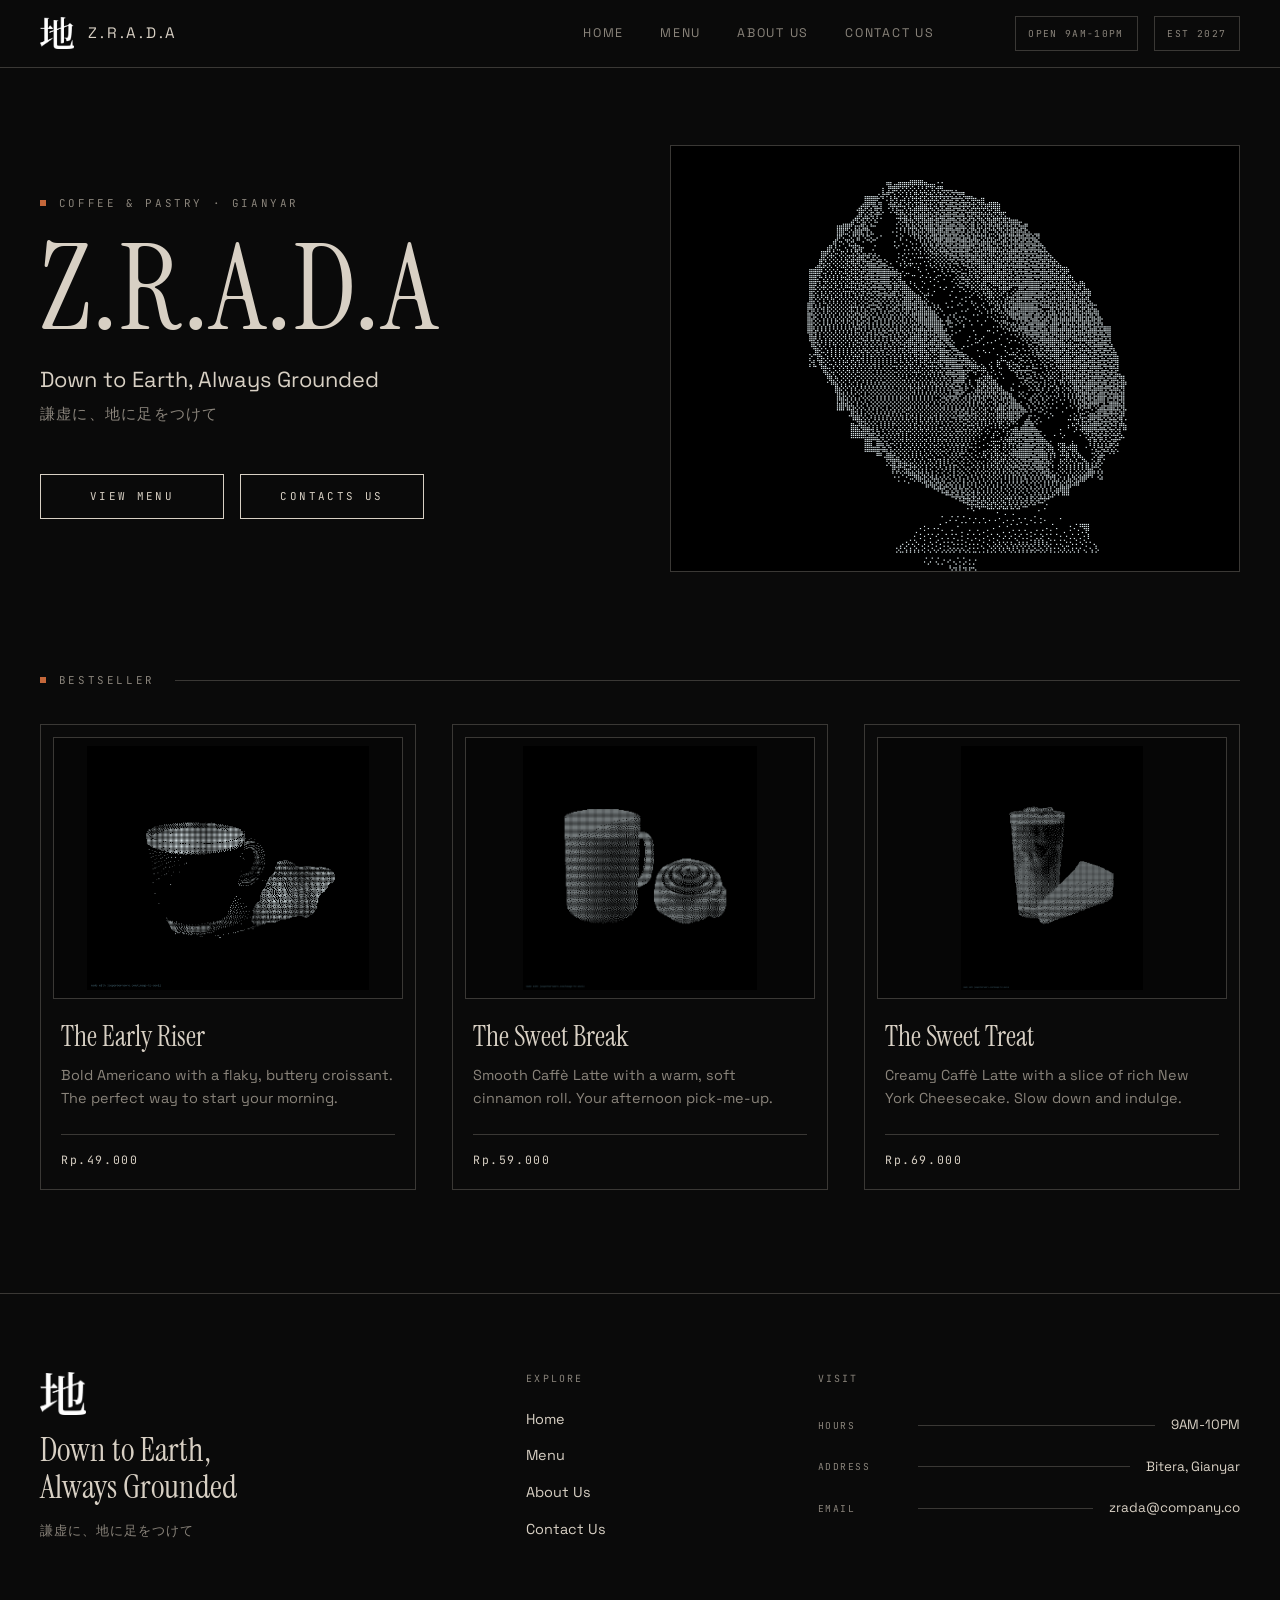
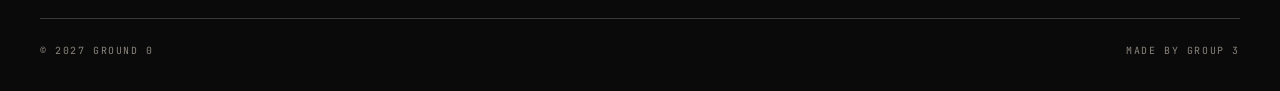
==== commit 1364282c: "the website is basically done but with some extras index.html menu button not going to menu.html  pr" ====
--- a/Project/Core/index.html
+++ b/Project/Core/index.html
@@ -1,4 +1,4 @@
-<!DOCTYPE html>
+<!DOCTYPE html
 <html lang="en">
 <head>
     <meta charset="UTF-8">
@@ -11,7 +11,10 @@
 </head>
 <body id="top">
 
-    <!--navbar-->
+    <!-- ================================
+         NAVBAR — shared across all pages
+         TODO: wire up About Us & Contact Us hrefs to real pages later
+         ================================ -->
     <nav class="hdr">
 
         <!--logo-->
@@ -22,23 +25,25 @@
 
         <!--nav-main-->
         <ul class="hdr-nav">
-            <li><a href="#top">Home</a></li>
-            <li><a href="#featured">Menu</a></li>
-            <li><a href="#story">About Us</a></li>
-            <li><a href="#visit">Contact Us</a></li>
+            <li><a href="index.html">Home</a></li>
+            <li><a href="menu.html">Menu</a></li>
+            <li><a href="about.html">About Us</a></li>
+            <li><a href="contacts.html">Contact Us</a></li>
         </ul>
 
         <!--nav-blocks-->
         <div class="hdr-right">
-            <a class="time" href="#visit"><span>OPEN 9AM-10PM</span></a>
-            <a class="est" href="#story"><span>Est 2027</span></a>
+            <a class="time" href=""><span>OPEN 9AM-10PM</span></a>
+            <a class="est" href=""><span>Est 2027</span></a>
         </div>
 
     </nav>
 
     <main class="page">
 
-        <!--hero-->
+        <!-- ================================
+             HERO — landing banner with CTA buttons
+             ================================ -->
         <section class="hero" aria-labelledby="hero-title">
 
             <div class="hero-copy">
@@ -49,7 +54,7 @@
 
                 <div class="hero-actions">
                     <a class="btn" href="#featured">View Menu</a>
-                    <a class="btn" href="#visit">Visit Us</a>
+                    <a class="btn" href="contacts.html">Contacts Us</a>
                 </div>
             </div>
 
@@ -59,11 +64,13 @@
 
         </section>
 
-        <!--featured-->
+        <!-- ================================
+             FEATURED — bundle cards grid
+             ================================ -->
         <section class="featured" id="featured" aria-labelledby="featured-title">
 
             <div class="section-head">
-                <h2 class="eyebrow" id="featured-title">Featured</h2>
+                <h2 class="eyebrow" id="featured-title">Bestseller</h2>
             </div>
 
             <div class="card-grid">
@@ -91,11 +98,14 @@
 
             </div>
 
-        
+
 
     </main>
 
-    <!--footer-->
+    <!-- ================================
+         FOOTER — shared across all pages
+         Explore links + visit info + bottom strip
+         ================================ -->
     <footer class="foot">
 
         <div class="foot-content">
@@ -111,10 +121,10 @@
             <div class="foot-exp">
                 <h4>Explore</h4>
                 <ul>
-                    <li><a href="#top">Home</a></li>
-                    <li><a href="#featured">Menu</a></li>
-                    <li><a href="#story">About Us</a></li>
-                    <li><a href="#visit">Contact Us</a></li>
+                    <li><a href="index.html">Home</a></li>
+                    <li><a href="menu.html">Menu</a></li>
+                    <li><a href="about.html">About Us</a></li>
+                    <li><a href="contacts.html">Contact Us</a></li>
                 </ul>
             </div>
 
--- a/Project/Core/style.css
+++ b/Project/Core/style.css
@@ -654,3 +654,431 @@
         animation-duration: 0.01ms !important;
     }
 }
+
+/* ==========================================================================
+   Contact page additions
+   ========================================================================== */
+
+.page-head {
+    margin-top: var(--section-space);
+}
+
+.contact-main {
+    display: flex;
+    flex-wrap: wrap;
+    gap: clamp(2rem, 5vw, 4rem);
+    margin-top: var(--section-space);
+    align-items: flex-start;
+}
+
+.contact-form {
+    flex: 1 1 300px;
+    display: flex;
+    flex-direction: column;
+    gap: 1.25rem;
+}
+
+.contact-form label {
+    font-family: var(--font-mono);
+    font-size: 0.68rem;
+    letter-spacing: 0.14em;
+    text-transform: uppercase;
+    color: var(--muted);
+    margin-bottom: 0.4rem;
+}
+
+.contact-form input,
+.contact-form textarea {
+    width: 100%;
+    padding: 0.75rem 1rem;
+    border: 1px solid var(--line);
+    background: var(--bg-soft);
+    color: var(--cream);
+    font-family: var(--font-body);
+    font-size: 0.9rem;
+    box-sizing: border-box;
+}
+
+.contact-form input:focus,
+.contact-form textarea:focus {
+    outline: 1px solid var(--rust);
+    border-color: var(--rust);
+}
+
+.contact-form textarea {
+    resize: vertical;
+    min-height: 8rem;
+}
+
+.contact-form button.btn {
+    align-self: flex-start;
+    margin-top: 0.5rem;
+}
+
+.contact-info {
+    flex: 1 1 260px;
+    display: flex;
+    flex-direction: column;
+    gap: 1.5rem;
+}
+
+.info-row {
+    display: flex;
+    justify-content: space-between;
+    align-items: baseline;
+    gap: 1rem;
+    padding-bottom: 0.75rem;
+    border-bottom: 1px solid var(--line);
+}
+
+.info-row .label {
+    min-width: 6rem;
+    color: var(--muted);
+    font-family: var(--font-mono);
+    font-size: 0.62rem;
+    letter-spacing: 0.16em;
+    text-transform: uppercase;
+}
+
+.info-row .value {
+    color: var(--cream);
+    font-size: 0.84rem;
+    text-align: right;
+}
+
+.faq {
+    margin-top: 1rem;
+}
+
+.faq details {
+    border: 1px solid var(--line);
+    padding: 0.75rem 1rem;
+    margin-bottom: 0.75rem;
+    background: var(--bg-soft);
+}
+
+.faq summary {
+    font-family: var(--font-mono);
+    font-size: 0.72rem;
+    letter-spacing: 0.14em;
+    text-transform: uppercase;
+    color: var(--cream);
+    cursor: pointer;
+    list-style: none;
+}
+
+.faq summary::-webkit-details-marker {
+    display: none;
+}
+
+.faq p {
+    margin-top: 0.6rem;
+    color: var(--muted);
+    font-size: 0.86rem;
+    line-height: 1.5;
+}
+
+/* Responsive: stack columns on small screens */
+@media (max-width: 760px) {
+    .contact-main {
+        flex-direction: column;
+    }
+    .contact-info {
+        order: -1;
+    }
+}
+
+/* ==========================================================================
+   About page additions
+   ========================================================================== */
+
+.story {
+    margin-top: var(--section-space);
+    padding-top: var(--section-space);
+}
+
+.story-grid {
+    display: grid;
+    grid-template-columns: 1fr 1fr;
+    gap: clamp(2rem, 6vw, 5rem);
+    align-items: center;
+}
+
+.story-img img {
+    width: 100%;
+    border: 1px solid var(--line);
+    background: var(--bg-soft);
+    object-fit: cover;
+}
+
+.story-copy h2 {
+    font-family: var(--font-display);
+    font-weight: 400;
+    font-size: clamp(2rem, 4vw, 3rem);
+    line-height: 1.1;
+    margin-bottom: 1rem;
+}
+
+.story-copy p {
+    color: var(--muted);
+    font-size: 0.95rem;
+    line-height: 1.7;
+    margin-bottom: 1rem;
+}
+
+.story-copy blockquote {
+    font-family: var(--font-display);
+    font-style: italic;
+    font-size: clamp(1.5rem, 3vw, 2rem);
+    color: var(--cream);
+    margin: 1.5rem 0;
+    padding-left: 1rem;
+    border-left: 3px solid var(--rust);
+}
+
+.name {
+    margin-top: var(--section-space);
+    padding-top: var(--section-space);
+}
+
+.name-grid {
+    display: grid;
+    grid-template-columns: 1fr 1fr;
+    gap: clamp(2rem, 6vw, 5rem);
+    align-items: center;
+}
+
+.name-title h2 {
+    font-family: var(--font-display);
+    font-weight: 400;
+    font-size: clamp(3rem, 8vw, 6rem);
+    line-height: 0.9;
+    text-transform: uppercase;
+    letter-spacing: 0.01em;
+}
+
+.name-copy p {
+    color: var(--muted);
+    font-size: 0.95rem;
+    line-height: 1.7;
+    margin-bottom: 1rem;
+}
+
+.slogan {
+    margin-top: var(--section-space);
+    padding-top: var(--section-space);
+    text-align: center;
+}
+
+.slogan p {
+    font-size: clamp(1.5rem, 3vw, 2rem);
+    line-height: 1.4;
+    margin-bottom: 1rem;
+}
+
+.slogan p[lang="ja"] {
+    color: var(--muted);
+    font-size: 1rem;
+    letter-spacing: 0.08em;
+}
+
+.team {
+    margin-top: var(--section-space);
+    padding-top: var(--section-space);
+}
+
+.team-grid {
+    display: grid;
+    grid-template-columns: repeat(5, minmax(0, 1fr));
+    gap: clamp(1rem, 3vw, 2rem);
+}
+
+.member {
+    display: flex;
+    flex-direction: column;
+    align-items: center;
+    text-align: center;
+    padding: 1rem;
+}
+
+.member img {
+    width: 100%;
+    aspect-ratio: 1 / 1;
+    border: 1px solid var(--line);
+    background: var(--bg-soft);
+    object-fit: cover;
+    border-radius: 50%;
+    margin-bottom: 0.75rem;
+}
+
+.member h3 {
+    font-family: var(--font-display);
+    font-weight: 400;
+    font-size: 1rem;
+    margin-bottom: 0.25rem;
+}
+
+.member-role {
+    font-family: var(--font-mono);
+    font-size: 0.7rem;
+    letter-spacing: 0.14em;
+    text-transform: uppercase;
+    color: var(--muted);
+    margin-bottom: 0.5rem;
+}
+
+.member p {
+    font-size: 0.85rem;
+    color: var(--muted);
+    line-height: 1.5;
+}
+
+.cta {
+    margin-top: var(--section-space);
+    padding-top: var(--section-space);
+    display: flex;
+    justify-content: space-between;
+    align-items: center;
+    flex-wrap: wrap;
+    gap: 1rem;
+    border-top: 1px solid var(--line);
+    padding-top: 2rem;
+}
+
+.cta p {
+    font-size: 1rem;
+    color: var(--cream);
+}
+
+/* About page responsive */
+@media (max-width: 860px) {
+    .story-grid,
+    .name-grid {
+        grid-template-columns: 1fr;
+    }
+
+    .team-grid {
+        grid-template-columns: repeat(3, minmax(0, 1fr));
+    }
+
+    .cta {
+        flex-direction: column;
+        text-align: center;
+    }
+}
+
+@media (max-width: 620px) {
+    .team-grid {
+        grid-template-columns: repeat(2, minmax(0, 1fr));
+    }
+}
+
+/* ==========================================================================
+   Menu page additions
+   ========================================================================== */
+
+.menu-anchors {
+    margin-top: 1.5rem;
+    display: flex;
+    gap: 1rem;
+    flex-wrap: wrap;
+}
+
+.menu-anchors a {
+    font-family: var(--font-mono);
+    font-size: 0.7rem;
+    letter-spacing: 0.14em;
+    text-transform: uppercase;
+    color: var(--muted);
+    padding: 0.4rem 0.8rem;
+    border: 1px solid var(--line);
+    background: var(--bg-soft);
+    transition: color 0.25s ease, border-color 0.25s ease;
+}
+
+.menu-anchors a:hover {
+    color: var(--cream);
+    border-color: var(--cream);
+}
+
+.menu-category {
+    margin-top: var(--section-space);
+    padding-top: var(--section-space);
+}
+
+.menu-category h2 {
+    font-family: var(--font-display);
+    font-weight: 400;
+    font-size: clamp(2rem, 4vw, 3rem);
+    line-height: 1.1;
+    margin-bottom: clamp(1.5rem, 3vw, 2rem);
+}
+
+.menu-subgroup {
+    margin-bottom: clamp(2rem, 4vw, 3rem);
+}
+
+.menu-subgroup h3 {
+    font-family: var(--font-mono);
+    font-size: 0.78rem;
+    letter-spacing: 0.14em;
+    text-transform: uppercase;
+    color: var(--rust);
+    margin-bottom: 1rem;
+}
+
+.menu-list {
+    display: flex;
+    flex-direction: column;
+    gap: 0.75rem;
+}
+
+.menu-item {
+    display: flex;
+    justify-content: space-between;
+    align-items: baseline;
+    gap: 1rem;
+    padding: 0.5rem 0;
+    border-bottom: 1px solid var(--line);
+}
+
+.menu-name {
+    font-size: 0.95rem;
+    color: var(--cream);
+    font-weight: 500;
+}
+
+.menu-desc {
+    flex: 1;
+    color: var(--muted);
+    font-size: 0.85rem;
+    line-height: 1.5;
+    margin-right: 1rem;
+}
+
+.menu-price {
+    font-family: var(--font-mono);
+    font-size: 0.72rem;
+    letter-spacing: 0.14em;
+    color: var(--muted);
+    white-space: nowrap;
+    flex: none;
+}
+
+/* Menu page responsive */
+@media (max-width: 620px) {
+    .menu-item {
+        flex-direction: column;
+        align-items: flex-start;
+        gap: 0.25rem;
+    }
+
+    .menu-desc {
+        margin-right: 0;
+        margin-bottom: 0.25rem;
+    }
+
+    .menu-price {
+        align-self: flex-start;
+    }
+}
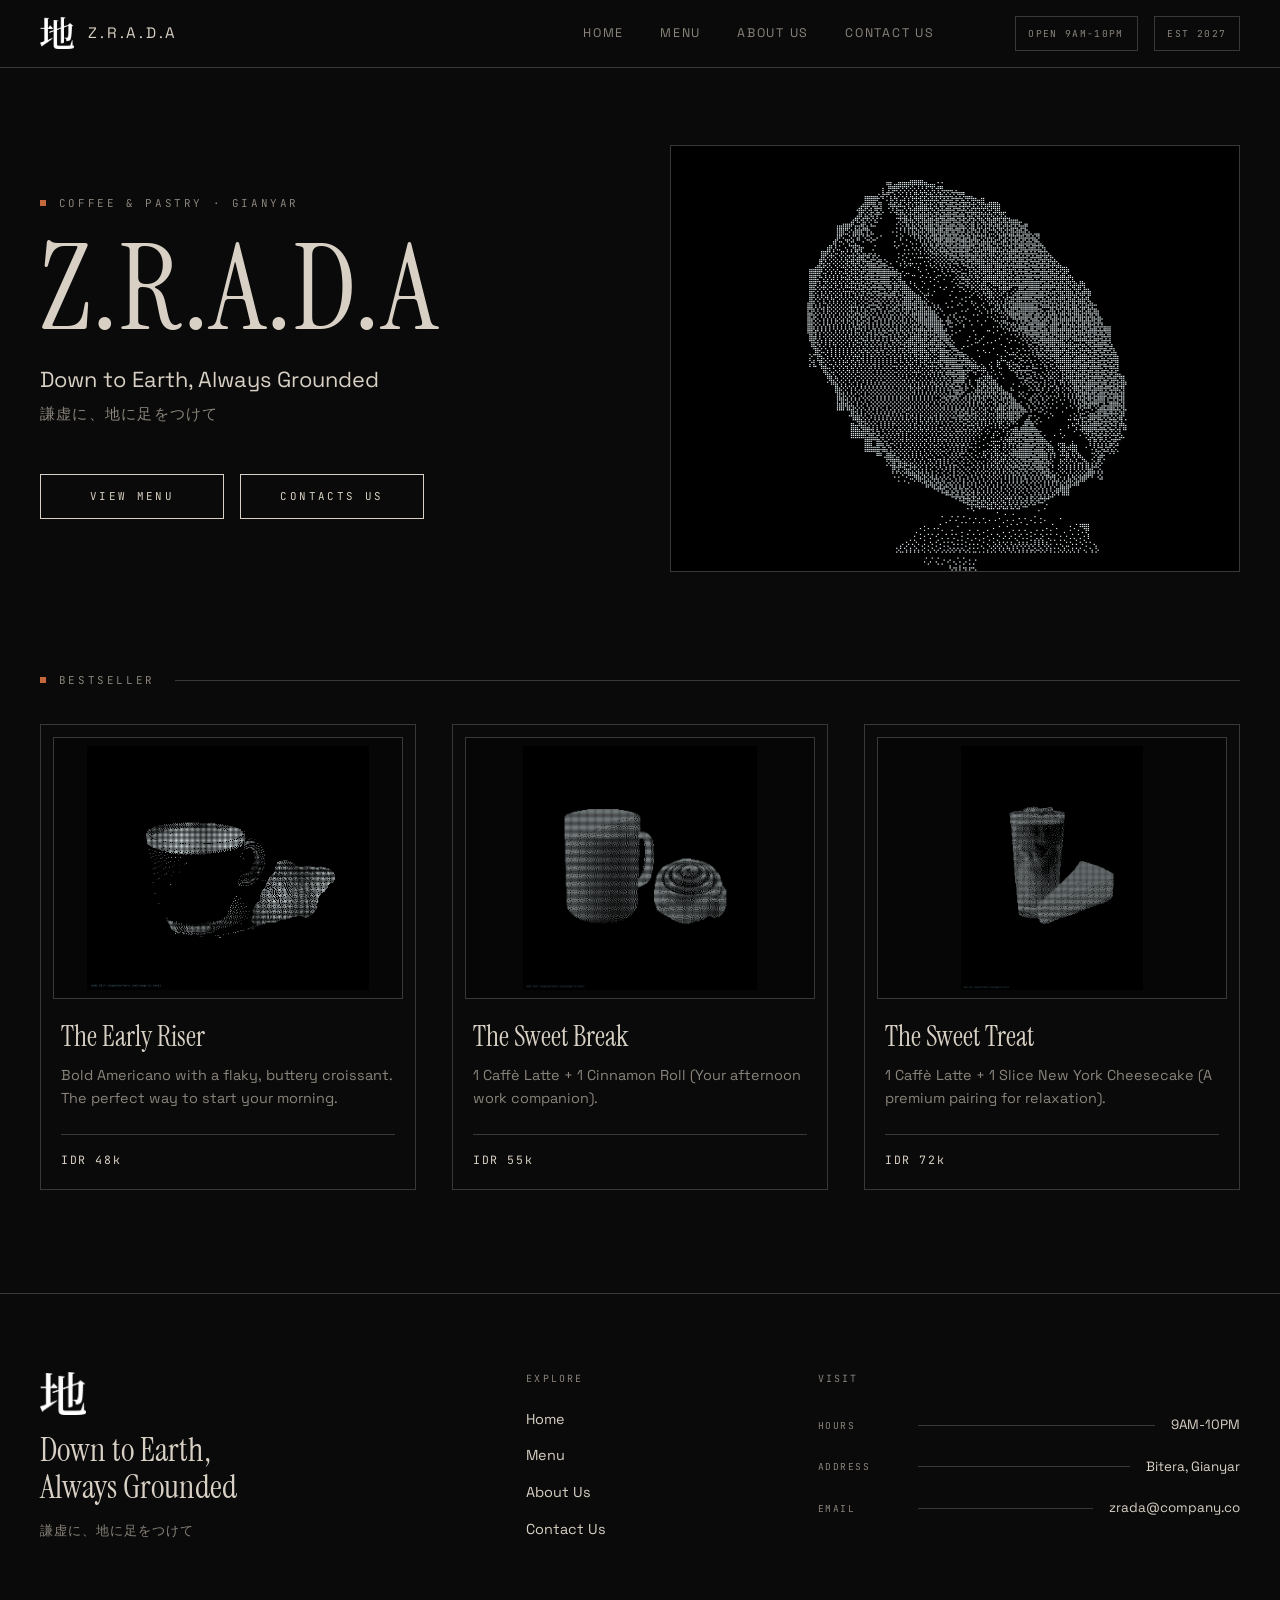
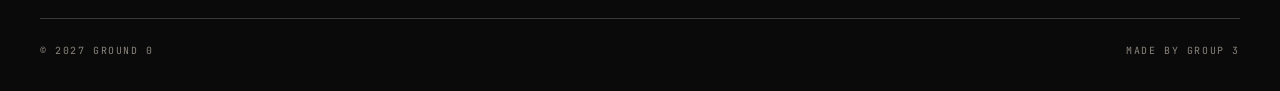
==== commit 1f1609f9: "2 homeworks are done, bundling imgs, and about me clarification is still required" ====
--- a/Project/Core/index.html
+++ b/Project/Core/index.html
@@ -53,7 +53,7 @@
                 <p class="hero-jp" lang="ja">謙虚に、地に足をつけて</p>
 
                 <div class="hero-actions">
-                    <a class="btn" href="#featured">View Menu</a>
+                    <a class="btn" href="menu.html">View Menu</a>
                     <a class="btn" href="contacts.html">Contacts Us</a>
                 </div>
             </div>
@@ -79,21 +79,21 @@
                     <img src="../Assets/1st-bundle-ascii.png" alt="The Early Riser bundle">
                     <h3>The Early Riser</h3>
                     <p>Bold Americano with a flaky, buttery croissant. The perfect way to start your morning.</p>
-                    <span class="price">Rp.49.000</span>
+                    <span class="price">IDR 48k</span>
                 </article>
 
                 <article class="card">
                     <img src="../Assets/2nd-bundle-ascii.png" alt="The Sweet Break bundle">
                     <h3>The Sweet Break</h3>
-                    <p>Smooth Caffè Latte with a warm, soft cinnamon roll. Your afternoon pick-me-up.</p>
-                    <span class="price">Rp.59.000</span>
+                    <p>1 Caffè Latte + 1 Cinnamon Roll (Your afternoon work companion).</p>
+                    <span class="price">IDR 55k</span>
                 </article>
 
                 <article class="card">
                     <img src="../Assets/3rd-bundle-ascii.png" alt="The Sweet Treat bundle">
                     <h3>The Sweet Treat</h3>
-                    <p>Creamy Caffè Latte with a slice of rich New York Cheesecake. Slow down and indulge.</p>
-                    <span class="price">Rp.69.000</span>
+                    <p>1 Caffè Latte + 1 Slice New York Cheesecake (A premium pairing for relaxation).</p>
+                    <span class="price">IDR 72k</span>
                 </article>
 
             </div>
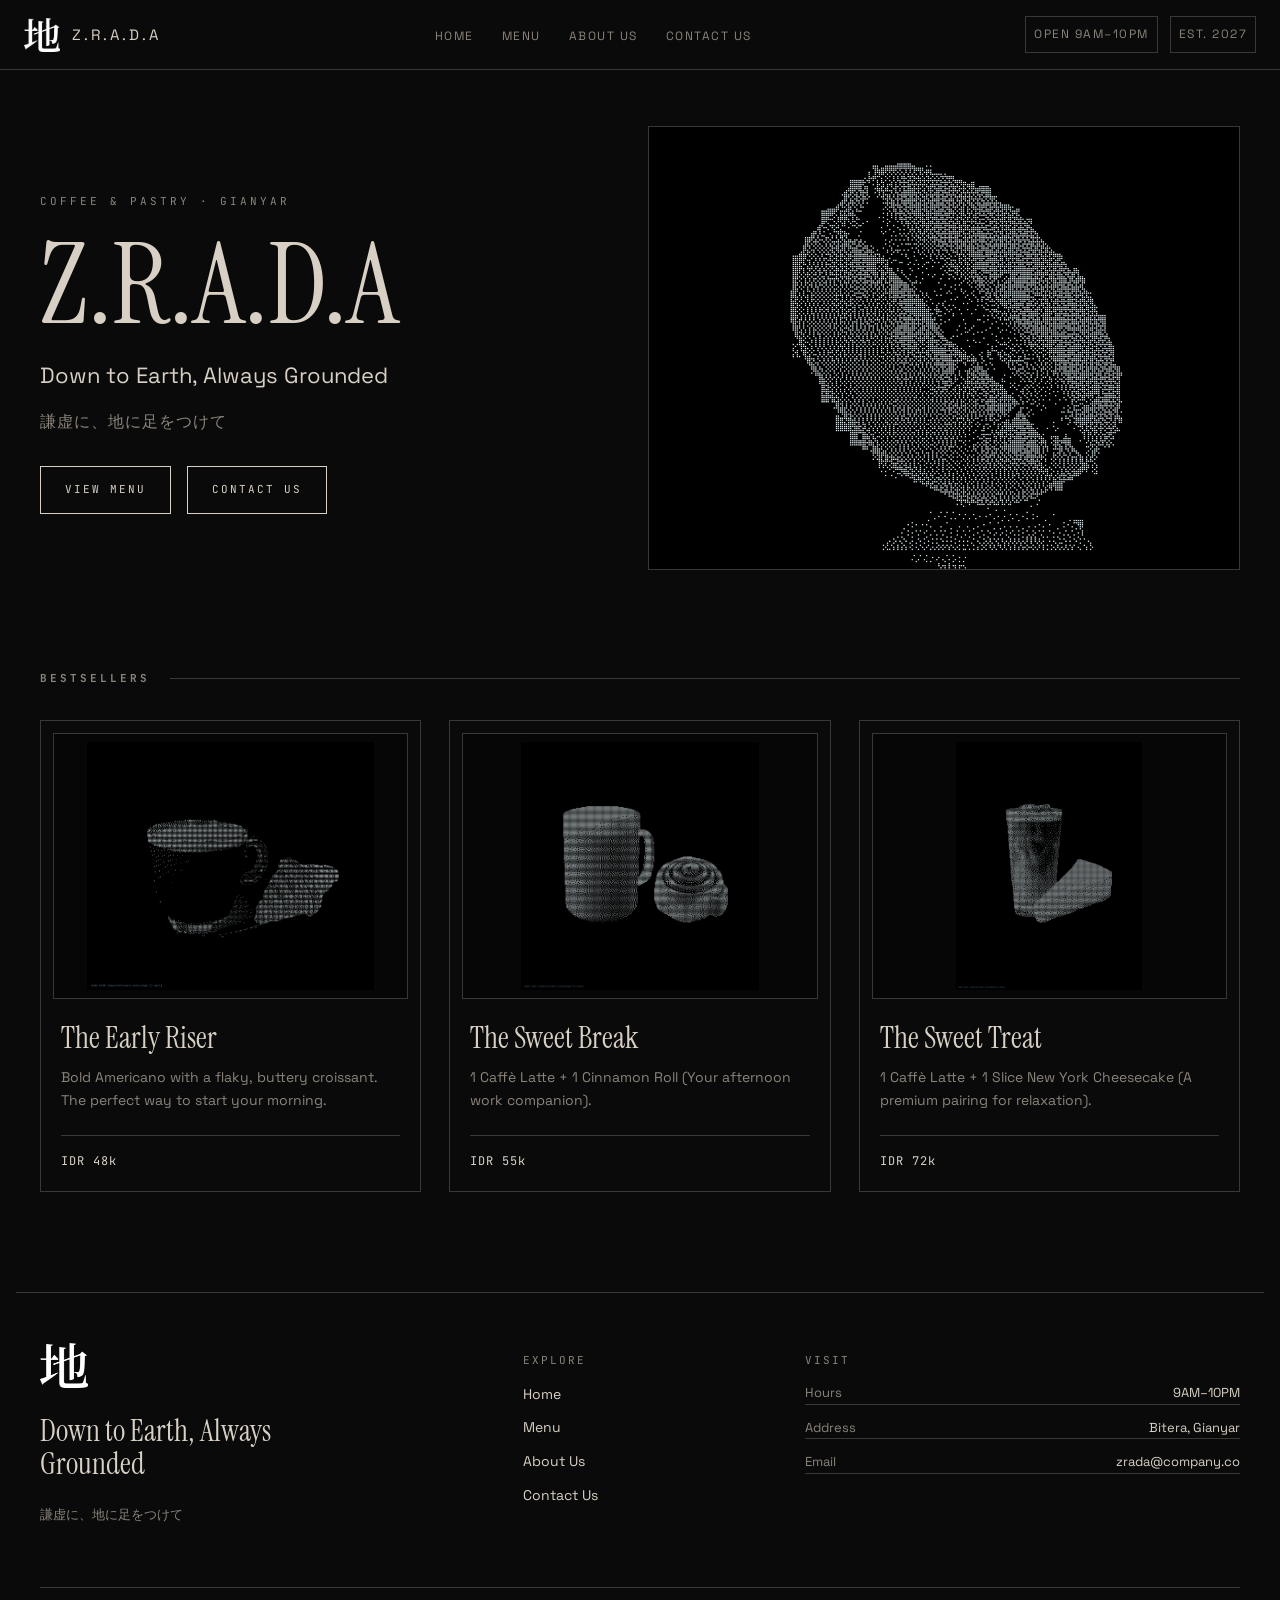
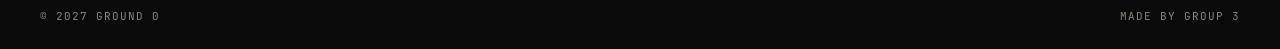
==== commit 65cc6fdf: "its all simplified now ppt and video to go" ====
--- a/Project/Core/index.html
+++ b/Project/Core/index.html
@@ -1,80 +1,71 @@
-<!DOCTYPE html
+<!DOCTYPE html>
+<!-- Bahasa utama halaman ini adalah bahasa Inggris. -->
 <html lang="en">
 <head>
+    <!-- Pengaturan karakter dan tampilan agar halaman menyesuaikan layar. -->
     <meta charset="UTF-8">
     <meta name="viewport" content="width=device-width, initial-scale=1.0">
     <title>Z.R.A.D.A — Coffee &amp; Pastry</title>
+    <!-- Menghubungkan halaman ini dengan file desain bersama. -->
     <link rel="stylesheet" href="style.css">
+    <!-- Mengambil font tambahan dari Google Fonts. -->
     <link rel="preconnect" href="https://fonts.googleapis.com">
     <link rel="preconnect" href="https://fonts.gstatic.com" crossorigin>
     <link href="https://fonts.googleapis.com/css2?family=Instrument+Serif:ital@0;1&amp;family=JetBrains+Mono:wght@400;500&amp;family=Space+Grotesk:wght@300..700&amp;display=swap" rel="stylesheet">
 </head>
 <body id="top">
-
-    <!-- ================================
-         NAVBAR — shared across all pages
-         TODO: wire up About Us & Contact Us hrefs to real pages later
-         ================================ -->
-    <nav class="hdr">
-
-        <!--logo-->
-        <div class="hdr-brand">
-            <img class="hdr-logo" src="../Assets/Old-Logo/cafe-logo-white.png" alt="Zrada logo">
-            <a class="hdr-name" href="#top">Z.R.A.D.A</a>
+    <!-- NAVBAR: bar paling atas website untuk berpindah ke halaman lain. -->
+    <nav class="site-nav" aria-label="Main navigation">
+        <!-- Logo dan nama cafe; nama membawa pengunjung kembali ke bagian atas. -->
+        <div class="brand">
+            <img class="brand-logo" src="../Assets/Old-Logo/cafe-logo-white.png" alt="Z.R.A.D.A logo">
+            <a class="brand-name" href="#top">Z.R.A.D.A</a>
         </div>
 
-        <!--nav-main-->
-        <ul class="hdr-nav">
+        <!-- Tautan menuju halaman utama, menu, tentang kami, dan kontak. -->
+        <ul class="nav-links">
             <li><a href="index.html">Home</a></li>
             <li><a href="menu.html">Menu</a></li>
             <li><a href="about.html">About Us</a></li>
             <li><a href="contacts.html">Contact Us</a></li>
         </ul>
 
-        <!--nav-blocks-->
-        <div class="hdr-right">
-            <a class="time" href=""><span>OPEN 9AM-10PM</span></a>
-            <a class="est" href=""><span>Est 2027</span></a>
+        <!-- Informasi singkat tentang jam buka dan tahun berdiri. -->
+        <div class="nav-info">
+            <span>Open 9AM–10PM</span>
+            <span>Est. 2027</span>
         </div>
-
     </nav>
 
+    <!-- MAIN: isi utama halaman Home. -->
     <main class="page">
+        <!-- HERO: bagian pembuka berisi nama cafe, slogan, tombol, dan gambar. -->
+        <section class="hero" aria-labelledby="hero-title">
+            <div class="hero-text">
+                <p class="eyebrow">Coffee &amp; Pastry · Gianyar</p>
+                <h1 id="hero-title">Z.R.A.D.A</h1>
+                <p class="hero-slogan">Down to Earth, Always Grounded</p>
+                <p class="japanese" lang="ja">謙虚に、地に足をつけて</p>
 
-        <!-- ================================
-             HERO — landing banner with CTA buttons
-             ================================ -->
-        <section class="hero" aria-labelledby="hero-title">
-
-            <div class="hero-copy">
-                <p class="eyebrow">Coffee &amp; Pastry · Gianyar</p>
-                <h1 class="hero-title" id="hero-title">Z.R.A.D.A</h1>
-                <p class="hero-slogan">Down to Earth, Always Grounded</p>
-                <p class="hero-jp" lang="ja">謙虚に、地に足をつけて</p>
-
-                <div class="hero-actions">
-                    <a class="btn" href="menu.html">View Menu</a>
-                    <a class="btn" href="contacts.html">Contacts Us</a>
+                <!-- Tombol ini mengarahkan pengunjung ke menu dan halaman kontak. -->
+                <div class="hero-buttons">
+                    <a class="button" href="menu.html">View Menu</a>
+                    <a class="button" href="contacts.html">Contact Us</a>
                 </div>
             </div>
 
-            <figure class="hero-visual">
-                <img src="../Assets/hero-img.png" alt="A cup of Zrada coffee">
-            </figure>
-
+            <!-- Gambar utama; teks alt dibacakan oleh pembaca layar. -->
+            <img class="hero-image" src="../Assets/hero-img.png" alt="A cup of Z.R.A.D.A coffee">
         </section>
 
-        <!-- ================================
-             FEATURED — bundle cards grid
-             ================================ -->
-        <section class="featured" id="featured" aria-labelledby="featured-title">
-
-            <div class="section-head">
-                <h2 class="eyebrow" id="featured-title">Bestseller</h2>
+        <!-- FEATURED: menampilkan tiga paket yang paling populer. -->
+        <section class="featured" aria-labelledby="featured-title">
+            <div class="section-heading">
+                <h2 class="eyebrow" id="featured-title">Bestsellers</h2>
             </div>
 
+            <!-- Setiap card berisi gambar, nama paket, deskripsi, dan harga. -->
             <div class="card-grid">
-
                 <article class="card">
                     <img src="../Assets/1st-bundle-ascii.png" alt="The Early Riser bundle">
                     <h3>The Early Riser</h3>
@@ -95,31 +86,23 @@
                     <p>1 Caffè Latte + 1 Slice New York Cheesecake (A premium pairing for relaxation).</p>
                     <span class="price">IDR 72k</span>
                 </article>
+            </div>
+        </section>
+    </main>
 
+    <!-- FOOTER: informasi cafe dan tautan yang muncul di bagian bawah. -->
+    <footer class="site-footer">
+        <div class="footer-content">
+            <!-- Identitas cafe dan slogan. -->
+            <div class="footer-brand">
+                <img class="footer-logo" src="../Assets/Old-Logo/cafe-logo-white.png" alt="Z.R.A.D.A logo">
+                <h2>Down to Earth, Always Grounded</h2>
+                <p lang="ja">謙虚に、地に足をつけて</p>
             </div>
 
-
-
-    </main>
-
-    <!-- ================================
-         FOOTER — shared across all pages
-         Explore links + visit info + bottom strip
-         ================================ -->
-    <footer class="foot">
-
-        <div class="foot-content">
-
-            <!--footer-left-->
-            <div class="foot-brand">
-                <img class="foot-logo" src="../Assets/Old-Logo/cafe-logo-white.png" alt="Zrada logo">
-                <h1>Down to Earth, Always Grounded</h1>
-                <p>謙虚に、地に足をつけて</p>
-            </div>
-
-            <!--footer-mid-->
-            <div class="foot-exp">
-                <h4>Explore</h4>
+            <!-- Tautan untuk berpindah ke halaman website. -->
+            <div class="footer-links">
+                <h3>Explore</h3>
                 <ul>
                     <li><a href="index.html">Home</a></li>
                     <li><a href="menu.html">Menu</a></li>
@@ -128,40 +111,20 @@
                 </ul>
             </div>
 
-            <!--footer-right-->
-            <div class="foot-right">
-
-                <h4>Visit</h4>
-
-                <div class="foot-visit">
-                    <span class="label">Hours</span>
-                    <span class="line"></span>
-                    <span class="value">9AM-10PM</span>
-                </div>
-
-                <div class="foot-visit">
-                    <span class="label">Address</span>
-                    <span class="line"></span>
-                    <span class="value">Bitera, Gianyar</span>
-                </div>
-
-                <div class="foot-visit">
-                    <span class="label">Email</span>
-                    <span class="line"></span>
-                    <span class="value">zrada@company.co</span>
-                </div>
-
+            <!-- Jam buka, alamat, dan email cafe. -->
+            <div class="footer-visit">
+                <h3>Visit</h3>
+                <p><span>Hours</span><span>9AM–10PM</span></p>
+                <p><span>Address</span><span>Bitera, Gianyar</span></p>
+                <p><span>Email</span><span>zrada@company.co</span></p>
             </div>
-
         </div>
 
-        <!--footer-bottom-->
-        <div class="foot-bottom">
-            <span class="bottom-left">© 2027 GROUND 0</span>
-            <span class="bottom-right">MADE BY GROUP 3</span>
+        <!-- Baris paling bawah berisi hak cipta dan nama pembuat. -->
+        <div class="footer-bottom">
+            <span>© 2027 Ground 0</span>
+            <span>Made by Group 3</span>
         </div>
-
     </footer>
-
 </body>
 </html>
--- a/Project/Core/style.css
+++ b/Project/Core/style.css
@@ -1,54 +1,18 @@
-/* ==========================================================================
-   Ground Zero / Z.R.A.D.A — shared styles
-   Palette and type families are defined once in :root so every page
-   (index, navbar, footer) can reuse the same design language.
-   ========================================================================== */
-
-:root {
-    --bg: #0A0A0A;
-    --bg-soft: #1F1E1D;
-    --cream: #D8D0C4;
-    --muted: #8A847B;
-    --line: #3A3835;
-    --rust: #C4673A;
-
-    --font-body: "Space Grotesk", system-ui, -apple-system, sans-serif;
-    --font-display: "Instrument Serif", Georgia, "Times New Roman", serif;
-    --font-mono: "JetBrains Mono", ui-monospace, "SFMono-Regular", Menlo, monospace;
-
-    --content: 1200px;
-    --gutter: clamp(1.25rem, 4vw, 2.5rem);
-    --page-width: calc(var(--content) + var(--gutter) + var(--gutter));
-    --section-space: clamp(4rem, 8vw, 7rem);
-}
-
-/* reset ------------------------------------------------------------------ */
-
-*,
-*::before,
-*::after {
+/* ATURAN DASAR: mengatur tampilan umum yang dipakai oleh semua halaman. */
+body {
+    margin: 0;
+    background-color: #0a0a0a; /* Warna latar utama website. */
+    color: #d8d0c4; /* Warna teks utama. */
+    font-family: "Space Grotesk", Arial, sans-serif;
+    line-height: 1.6;
+}
+
+/* Ukuran elemen sudah termasuk padding dan garis tepinya. */
+* {
     box-sizing: border-box;
 }
 
-* {
-    margin: 0;
-    padding: 0;
-}
-
-html {
-    background: var(--bg);
-    scroll-behavior: smooth;
-}
-
-body {
-    min-height: 100vh;
-    background: var(--bg);
-    color: var(--cream);
-    font-family: var(--font-body);
-    line-height: 1.6;
-    -webkit-font-smoothing: antialiased;
-}
-
+/* Gambar tidak akan melebar melebihi tempatnya. */
 img {
     display: block;
     max-width: 100%;
@@ -59,1026 +23,717 @@
     text-decoration: none;
 }
 
-button {
+/* Samakan jenis huruf tombol dan kolom formulir dengan teks halaman. */
+button,
+input,
+textarea {
     font: inherit;
-    color: inherit;
-    background: none;
-    border: 0;
+}
+
+/* Beri tanda warna saat elemen dipilih dengan keyboard. */
+a:focus,
+button:focus,
+input:focus,
+textarea:focus,
+summary:focus {
+    outline: 2px solid #c4673a;
+    outline-offset: 3px;
+}
+
+/* NAVBAR: menyusun logo, tautan halaman, dan info cafe di bagian atas. */
+.site-nav {
+    display: flex; /* Menyusun isi navbar dalam satu baris. */
+    align-items: center;
+    gap: 30px;
+    padding: 16px 24px;
+    border-bottom: 1px solid #3a3835;
+}
+
+.brand {
+    display: flex; /* Menempatkan logo dan nama cafe berdampingan. */
+    align-items: center;
+    gap: 12px;
+}
+
+.brand-logo {
+    width: 36px;
+    height: 36px;
+    object-fit: contain;
+}
+
+.brand-name {
+    font-size: 15px;
+    letter-spacing: 3px;
+}
+
+.nav-links {
+    display: flex; /* Menampilkan tautan halaman secara berjajar. */
+    gap: 28px;
+    margin: 0 auto;
+    padding: 0;
+    list-style: none;
+}
+
+.nav-links a,
+.nav-info {
+    color: #8a847b;
+    font-size: 12px;
+    letter-spacing: 1.5px;
+    text-transform: uppercase;
+}
+
+.nav-links a:hover,
+.footer-links a:hover {
+    color: #d8d0c4;
+}
+
+.nav-info {
+    display: flex; /* Menampilkan jam buka dan tahun secara berjajar. */
+    gap: 12px;
+}
+
+.nav-info span {
+    padding: 8px;
+    border: 1px solid #3a3835;
+    white-space: nowrap;
+}
+
+/* AREA KONTEN: menjaga isi halaman tetap di tengah dan tidak terlalu lebar. */
+.page {
+    max-width: 1248px;
+    margin: 0 auto; /* Jarak kiri dan kanan otomatis agar konten di tengah. */
+    padding: 0 24px;
+}
+
+.eyebrow {
+    color: #8a847b;
+    font-family: "JetBrains Mono", monospace;
+    font-size: 11px;
+    letter-spacing: 3px;
+    text-transform: uppercase;
+}
+
+/* JUDUL HALAMAN: ukuran dan jarak untuk judul serta pengantar halaman. */
+.page-heading {
+    max-width: 800px;
+    margin-top: 80px;
+}
+
+.page-heading h1 {
+    margin: 12px 0;
+    font-family: "Instrument Serif", Georgia, serif;
+    font-size: 56px;
+    font-weight: normal;
+    line-height: 1.1;
+}
+
+.page-heading > p:last-of-type {
+    max-width: 680px;
+    color: #8a847b;
+}
+
+/* TOMBOL: tampilan dasar tombol dan tautan ajakan. */
+.button {
+    display: inline-block;
+    padding: 14px 24px;
+    border: 1px solid #d8d0c4;
+    background: transparent;
+    color: #d8d0c4;
     cursor: pointer;
-}
-
-ul {
-    list-style: none;
-}
-
-::selection {
-    background: var(--rust);
-    color: var(--bg);
-}
-
-:focus-visible {
-    outline: 1px solid var(--rust);
-    outline-offset: 4px;
-}
-
-/* small uppercase labels -------------------------------------------------- */
-
-.eyebrow {
+    font-family: "JetBrains Mono", monospace;
+    font-size: 11px;
+    letter-spacing: 2px;
+    text-align: center;
+    text-transform: uppercase;
+}
+
+.button:hover {
+    background-color: #d8d0c4;
+    color: #0a0a0a;
+}
+
+/* HERO HOME: kolom teks dan gambar pada bagian pembuka halaman Home. */
+.hero {
+    display: grid; /* Membuat dua kolom: teks dan gambar. */
+    grid-template-columns: 1fr 1.08fr; /* Kolom kanan sedikit lebih lebar. */
+    align-items: center;
+    gap: 60px;
+    padding-top: 56px;
+}
+
+.hero-text h1 {
+    margin: 24px 0 0;
+    font-family: "Instrument Serif", Georgia, serif;
+    font-size: 112px;
+    font-weight: normal;
+    line-height: 0.9;
+}
+
+.hero-slogan {
+    margin: 22px 0 0;
+    font-size: 22px;
+}
+
+.japanese {
+    color: #8a847b;
+    letter-spacing: 1px;
+}
+
+.hero-buttons {
+    display: flex; /* Menjajarkan tombol dan mengizinkannya turun baris. */
+    flex-wrap: wrap;
+    gap: 16px;
+    margin-top: 32px;
+}
+
+.hero-image {
+    width: 100%;
+    aspect-ratio: 4 / 3; /* Menjaga gambar tetap berbentuk persegi panjang. */
+    border: 1px solid #3a3835;
+    background-color: #1f1e1d;
+    object-fit: cover;
+}
+
+/* KARTU PRODUK: mengatur kartu paket, gambar, judul, deskripsi, dan harga. */
+.featured {
+    margin-top: 100px;
+}
+
+.section-heading {
     display: flex;
     align-items: center;
-    gap: 0.8rem;
-    font-family: var(--font-mono);
-    font-size: 0.68rem;
-    font-weight: 400;
-    letter-spacing: 0.24em;
-    line-height: 1;
-    text-transform: uppercase;
-    color: var(--muted);
-}
-
-.eyebrow::before {
-    content: "";
-    flex: none;
-    width: 6px;
-    height: 6px;
-    background: var(--rust);
-}
-
-/* buttons ---------------------------------------------------------------- */
-
-.btn {
-    display: inline-flex;
-    align-items: center;
-    justify-content: center;
-    min-width: 11.5rem;
-    padding: 1rem 1.75rem;
-    border: 1px solid var(--cream);
-    background: transparent;
-    color: var(--cream);
-    font-family: var(--font-mono);
-    font-size: 0.68rem;
-    letter-spacing: 0.22em;
-    line-height: 1;
-    text-transform: uppercase;
-    transition: background-color 0.3s ease, color 0.3s ease, border-color 0.3s ease;
-}
-
-.btn:hover {
-    background: var(--cream);
-    color: var(--bg);
-}
-
-/* header — used by the <nav class="hdr"> inside index.html ---------------- */
-
-.hdr {
-    display: flex;
-    align-items: center;
-    gap: 2rem;
-    padding-block: 1rem;
-    padding-inline: max(var(--gutter), calc((100vw - var(--content)) / 2));
-    border-bottom: 1px solid var(--line);
-}
-
-.hdr-brand {
-    display: flex;
-    align-items: center;
-    gap: 0.9rem;
-}
-
-.hdr-logo {
-    width: 34px;
-    height: 34px;
-    object-fit: contain;
-}
-
-.hdr-name {
-    font-size: 0.95rem;
-    letter-spacing: 0.18em;
-    text-transform: uppercase;
-    white-space: nowrap;
-    transition: color 0.25s ease;
-}
-
-.hdr-name:hover {
-    color: var(--muted);
-}
-
-.hdr-nav {
-    display: flex;
-    flex-direction: row;
-    gap: 2.25rem;
-    margin-left: auto;
-    margin-right: 3rem;
-}
-
-.hdr-nav a {
-    position: relative;
-    display: inline-block;
-    padding-block: 0.25rem;
-    color: var(--muted);
-    font-size: 0.78rem;
-    letter-spacing: 0.14em;
-    text-transform: uppercase;
-    white-space: nowrap;
-    transition: color 0.25s ease;
-}
-
-.hdr-nav a::after {
-    content: "";
-    position: absolute;
-    left: 0;
-    bottom: -4px;
-    width: 0;
+    gap: 20px;
+    margin-bottom: 32px;
+}
+
+.section-heading::after {
     height: 1px;
-    background: var(--cream);
-    transition: width 0.45s ease;
-}
-
-.hdr-nav a:hover {
-    color: var(--cream);
-}
-
-.hdr-nav a:hover::after {
-    width: 100%;
-}
-
-.hdr-right {
-    display: flex;
-    align-items: center;
-    gap: 1rem;
-}
-
-.hdr-right a {
-    color: var(--muted);
-}
-
-.time,
-.est {
-    padding: 0.55rem 0.8rem;
-    border: 1px solid var(--line);
-    font-family: var(--font-mono);
-    font-size: 0.6rem;
-    letter-spacing: 0.14em;
-    text-transform: uppercase;
-    white-space: nowrap;
-    transition: color 0.25s ease, border-color 0.25s ease;
-}
-
-.time span,
-.est span {
-    color: inherit;
-}
-
-.time:hover,
-.est:hover {
-    color: var(--cream);
-    border-color: var(--cream);
-}
-
-/* page shell ------------------------------------------------------------- */
-
-.page {
-    width: 100%;
-    max-width: var(--page-width);
-    margin-inline: auto;
-    padding-inline: var(--gutter);
-}
-
-/* section heading -------------------------------------------------------- */
-
-.section-head {
-    display: flex;
-    align-items: center;
-    gap: 1.25rem;
-    margin-bottom: clamp(1.75rem, 3vw, 2.5rem);
-}
-
-.section-head .eyebrow {
-    flex: none;
-}
-
-.section-head::after {
-    content: "";
-    flex: 1;
-    height: 1px;
-    background: var(--line);
-}
-
-/* hero ------------------------------------------------------------------- */
-
-.hero {
-    display: grid;
-    grid-template-columns: minmax(0, 1fr) minmax(0, 1.08fr);
-    align-items: center;
-    gap: clamp(2.5rem, 8vw, 7.5rem);
-    padding-block: clamp(2.5rem, 6vw, 5rem) 0;
-}
-
-.hero-copy {
-    max-width: 34rem;
-}
-
-.hero-title {
-    margin-top: 1.6rem;
-    font-family: var(--font-display);
-    font-weight: 400;
-    font-size: clamp(4rem, 10vw, 7.5rem);
-    line-height: 0.9;
-    letter-spacing: 0.01em;
-    text-transform: uppercase;
-}
-
-.hero-slogan {
-    margin-top: 1.4rem;
-    font-size: clamp(1.1rem, 1.7vw, 1.45rem);
-    line-height: 1.35;
-}
-
-.hero-jp {
-    margin-top: 0.5rem;
-    color: var(--muted);
-    font-size: 0.95rem;
-    letter-spacing: 0.08em;
-}
-
-.hero-actions {
-    display: flex;
-    flex-wrap: wrap;
-    gap: 1rem;
-    margin-top: clamp(2rem, 4vw, 3rem);
-}
-
-.hero-visual {
-    position: relative;
-    aspect-ratio: 4 / 3;
-    overflow: hidden;
-    border: 1px solid var(--line);
-    background: var(--bg-soft);
-}
-
-.hero-visual img {
-    width: 100%;
-    height: 100%;
-    object-fit: cover;
-    object-position: center;
-    transition: transform 0.8s ease;
-}
-
-.hero-visual:hover img {
-    transform: scale(1.03);
-}
-
-/* featured --------------------------------------------------------------- */
-
-.featured {
-    padding-top: var(--section-space);
+    flex-grow: 1;
+    background-color: #3a3835;
+    content: ""; /* Membuat garis dekoratif setelah judul bagian. */
+}
+
+.section-heading h2 {
+    margin: 0;
 }
 
 .card-grid {
-    display: grid;
-    grid-template-columns: repeat(3, minmax(0, 1fr));
-    gap: clamp(1.25rem, 3vw, 2.25rem);
+    display: grid; /* Menata kartu dalam baris dan kolom. */
+    grid-template-columns: repeat(3, 1fr); /* Tiga kartu dengan lebar sama. */
+    gap: 28px;
 }
 
 .card {
-    display: flex;
+    display: flex; /* Menyusun isi setiap kartu dari atas ke bawah. */
     flex-direction: column;
-    padding: 0.75rem 0.75rem 1.25rem;
-    border: 1px solid var(--line);
-    background: transparent;
-    transition: border-color 0.3s ease, background-color 0.3s ease, transform 0.3s ease;
+    padding: 12px 12px 20px;
+    border: 1px solid #3a3835;
 }
 
 .card:hover {
-    border-color: rgba(216, 208, 196, 0.35);
-    background: #0F0F0E;
-    transform: translateY(-3px);
+    border-color: #8a847b;
 }
 
 .card img {
     width: 100%;
     aspect-ratio: 4 / 3;
-    padding: 0.5rem;
-    border: 1px solid var(--line);
-    background: #060606;
+    padding: 8px;
+    border: 1px solid #3a3835;
+    background-color: #060606;
     object-fit: contain;
-    object-position: center bottom;
 }
 
 .card h3 {
-    margin-top: 1.4rem;
-    padding-inline: 0.5rem;
-    font-family: var(--font-display);
-    font-weight: 400;
-    font-size: clamp(1.5rem, 2.2vw, 1.95rem);
+    margin: 22px 8px 0;
+    font-family: "Instrument Serif", Georgia, serif;
+    font-size: 30px;
+    font-weight: normal;
     line-height: 1.1;
 }
 
 .card p {
-    flex: 1;
-    margin-top: 0.7rem;
-    padding-inline: 0.5rem;
-    color: var(--muted);
-    font-size: 0.9rem;
-    line-height: 1.6;
-}
-
-.card .price {
-    margin-top: 1.5rem;
-    margin-inline: 0.5rem;
-    padding-top: 1rem;
-    border-top: 1px solid var(--line);
-    color: var(--cream);
-    font-family: var(--font-mono);
-    font-size: 0.72rem;
-    letter-spacing: 0.14em;
-}
-
-/* footer — used by the <footer class="foot"> inside index.html ------------ */
-
-.foot {
+    flex-grow: 1; /* Mengisi ruang agar harga sejajar di bagian bawah kartu. */
+    margin: 12px 8px 0;
+    color: #8a847b;
+    font-size: 14px;
+}
+
+.price {
+    margin: 24px 8px 0;
+    padding-top: 16px;
+    border-top: 1px solid #3a3835;
+    font-family: "JetBrains Mono", monospace;
+    font-size: 12px;
+    letter-spacing: 1px;
+}
+
+/* HALAMAN ABOUT: mengatur cerita cafe, slogan, anggota tim, dan ajakan kontak. */
+.story {
+    display: grid; /* Menempatkan foto dan cerita dalam dua kolom. */
+    grid-template-columns: 1fr 1fr;
+    align-items: center;
+    gap: 64px;
+    margin-top: 100px;
+}
+
+.story-image {
     width: 100%;
-    max-width: var(--page-width);
-    margin-inline: auto;
-    margin-top: var(--section-space);
-    padding: clamp(3rem, 6vw, 5rem) var(--gutter) 2rem;
-    border-top: 1px solid var(--line);
-}
-
-.foot-content {
-    display: grid;
-    grid-template-columns: 1.3fr 0.7fr 1.3fr;
-    gap: clamp(2rem, 5vw, 5rem);
-}
-
-.foot-brand {
-    display: flex;
-    flex-direction: column;
-    align-items: flex-start;
-    gap: 0.9rem;
-}
-
-.foot-logo {
-    width: 46px;
-    height: 46px;
-    object-fit: contain;
-}
-
-.foot-brand h1 {
-    max-width: 16ch;
-    font-family: var(--font-display);
-    font-weight: 400;
-    font-size: clamp(1.6rem, 2.6vw, 2.1rem);
-    line-height: 1.12;
-}
-
-.foot-brand p {
-    color: var(--muted);
-    font-size: 0.82rem;
-    letter-spacing: 0.08em;
-}
-
-.foot-exp {
-    display: flex;
-    flex-direction: column;
-    gap: 0.7rem;
-}
-
-.foot-exp h4,
-.foot-right h4 {
-    margin-bottom: 0.5rem;
-    color: var(--muted);
-    font-family: var(--font-mono);
-    font-size: 0.62rem;
-    font-weight: 400;
-    letter-spacing: 0.22em;
-    text-transform: uppercase;
-}
-
-.foot-exp ul {
-    display: flex;
-    flex-direction: column;
-    gap: 0.7rem;
-}
-
-.foot-exp a {
-    color: var(--cream);
-    font-size: 0.9rem;
-    transition: color 0.25s ease;
-}
-
-.foot-exp a:hover {
-    color: var(--muted);
-}
-
-.foot-right {
-    display: flex;
-    flex-direction: column;
-    gap: 1.25rem;
-}
-
-.foot-visit {
-    display: flex;
+    border: 1px solid #3a3835;
+    object-fit: cover;
+}
+
+.story-text h2,
+.menu-category h2 {
+    font-family: "Instrument Serif", Georgia, serif;
+    font-size: 42px;
+    font-weight: normal;
+    line-height: 1.1;
+}
+
+.story-text p,
+.name-section p {
+    color: #8a847b;
+}
+
+.story-text blockquote {
+    margin: 24px 0;
+    padding-left: 16px;
+    border-left: 3px solid #c4673a;
+    font-family: "Instrument Serif", Georgia, serif;
+    font-size: 28px;
+    font-style: italic;
+}
+
+.name-section {
+    display: grid; /* Membagi bagian arti nama menjadi dua kolom. */
+    grid-template-columns: 1fr 1fr;
     align-items: center;
-    gap: 1rem;
+    gap: 64px;
+    margin-top: 100px;
+}
+
+.name-section h2 {
+    font-family: "Instrument Serif", Georgia, serif;
+    font-size: 80px;
+    font-weight: normal;
+    line-height: 1;
+}
+
+.slogan {
+    margin-top: 100px;
+    text-align: center;
+}
+
+.slogan > p:first-child {
+    font-size: 30px;
+}
+
+.team {
+    margin-top: 100px;
+}
+
+.team-grid {
+    display: grid; /* Menata kartu anggota tim dalam beberapa kolom. */
+    grid-template-columns: repeat(5, 1fr); /* Lima kartu pada layar lebar. */
+    gap: 24px;
+}
+
+.team-member {
+    text-align: center;
+}
+
+.team-member img {
     width: 100%;
-}
-
-.foot-visit .label {
-    min-width: 5.25rem;
-    color: var(--muted);
-    font-family: var(--font-mono);
-    font-size: 0.6rem;
-    letter-spacing: 0.16em;
-    text-transform: uppercase;
-}
-
-.foot-visit .line {
-    flex: 1;
-    height: 1px;
-    background: var(--line);
-}
-
-.foot-visit .value {
-    color: var(--cream);
-    font-size: 0.84rem;
-    text-align: right;
-}
-
-.foot-bottom {
+    aspect-ratio: 1;
+    margin-bottom: 12px;
+    border: 1px solid #3a3835;
+    border-radius: 50%;
+    background-color: #1f1e1d;
+    object-fit: cover;
+}
+
+.team-member h3 {
+    margin: 0;
+    font-family: "Instrument Serif", Georgia, serif;
+    font-size: 22px;
+    font-weight: normal;
+}
+
+.team-member p {
+    color: #8a847b;
+    font-size: 13px;
+}
+
+.team-member .member-role {
+    font-family: "JetBrains Mono", monospace;
+    font-size: 11px;
+    letter-spacing: 1px;
+    text-transform: uppercase;
+}
+
+.call-to-action {
     display: flex;
     align-items: center;
     justify-content: space-between;
-    gap: 1rem;
-    margin-top: clamp(3rem, 6vw, 5rem);
-    padding-top: 1.5rem;
-    border-top: 1px solid var(--line);
-}
-
-.foot-bottom span {
-    color: var(--muted);
-    font-family: var(--font-mono);
-    font-size: 0.62rem;
-    letter-spacing: 0.16em;
-    text-transform: uppercase;
-}
-
-/* responsive ------------------------------------------------------------- */
-
-@media (max-width: 1000px) {
-    .hdr-nav {
-        gap: 1.5rem;
-        margin-right: 1.5rem;
-    }
-}
-
-@media (max-width: 860px) {
-    .hdr {
-        flex-wrap: wrap;
-        row-gap: 0.85rem;
-    }
-
-    .hdr-nav {
-        order: 3;
-        width: 100%;
-        margin: 0;
-        justify-content: space-between;
-        gap: 1rem;
-    }
-
-    .hdr-right {
-        margin-left: auto;
-    }
-
-    .hero,
-    .story-grid,
-    .visit-grid {
-        grid-template-columns: 1fr;
-    }
-
-    .hero {
-        padding-block: 2.5rem 0;
-    }
-
-    .hero-visual {
-        aspect-ratio: 16 / 10;
-    }
-
-    .visit-media {
-        aspect-ratio: 16 / 9;
-    }
-
-    .card-grid {
-        grid-template-columns: repeat(2, minmax(0, 1fr));
-    }
-
-    .story-copy {
-        max-width: 44rem;
-    }
-
-    .story-members {
-        max-width: 40rem;
-    }
-
-    .foot-content {
-        grid-template-columns: 1fr 1fr;
-    }
-
-    .foot-right {
-        grid-column: 1 / -1;
-    }
-}
-
-@media (max-width: 620px) {
-    .hdr-right {
-        display: none;
-    }
-
-    .card-grid {
-        grid-template-columns: 1fr;
-    }
-
-    .story-members {
-        grid-template-columns: repeat(3, minmax(0, 1fr));
-    }
-
-    .story-members .member {
-        aspect-ratio: 1 / 1.1;
-    }
-
-    .hero-actions {
-        flex-direction: column;
-        align-items: stretch;
-    }
-
-    .hero-actions .btn {
-        width: 100%;
-    }
-
-    .visit-row {
-        grid-template-columns: auto 1fr;
-    }
-
-    .visit-row .value {
-        grid-column: 1 / -1;
-        text-align: left;
-    }
-
-    .foot-content {
-        grid-template-columns: 1fr;
-    }
-
-    .foot-bottom {
-        flex-direction: column;
-        align-items: flex-start;
-    }
-}
-
-/* on touch screens there is no hover, so always show the member names */
-@media (hover: none) {
-    .member-name {
-        opacity: 1;
-        transform: none;
-    }
-}
-
-@media (prefers-reduced-motion: reduce) {
-    html {
-        scroll-behavior: auto;
-    }
-
-    *,
-    *::before,
-    *::after {
-        transition-duration: 0.01ms !important;
-        animation-duration: 0.01ms !important;
-    }
-}
-
-/* ==========================================================================
-   Contact page additions
-   ========================================================================== */
-
-.page-head {
-    margin-top: var(--section-space);
-}
-
-.contact-main {
-    display: flex;
-    flex-wrap: wrap;
-    gap: clamp(2rem, 5vw, 4rem);
-    margin-top: var(--section-space);
+    gap: 20px;
+    margin-top: 100px;
+    padding-top: 24px;
+    border-top: 1px solid #3a3835;
+}
+
+/* HALAMAN CONTACT: mengatur formulir, info kontak, dan pertanyaan umum. */
+.contact-layout {
+    display: flex; /* Menempatkan formulir dan info kontak berdampingan. */
     align-items: flex-start;
+    gap: 64px;
+    margin-top: 80px;
+}
+
+.contact-form,
+.contact-info {
+    flex: 1;
 }
 
 .contact-form {
-    flex: 1 1 300px;
-    display: flex;
+    display: flex; /* Menyusun label dan kolom formulir secara vertikal. */
     flex-direction: column;
-    gap: 1.25rem;
-}
-
-.contact-form label {
-    font-family: var(--font-mono);
-    font-size: 0.68rem;
-    letter-spacing: 0.14em;
-    text-transform: uppercase;
-    color: var(--muted);
-    margin-bottom: 0.4rem;
+    gap: 12px;
+}
+
+.contact-form label,
+.contact-details p span:first-child {
+    color: #8a847b;
+    font-family: "JetBrains Mono", monospace;
+    font-size: 11px;
+    letter-spacing: 1px;
+    text-transform: uppercase;
 }
 
 .contact-form input,
 .contact-form textarea {
     width: 100%;
-    padding: 0.75rem 1rem;
-    border: 1px solid var(--line);
-    background: var(--bg-soft);
-    color: var(--cream);
-    font-family: var(--font-body);
-    font-size: 0.9rem;
-    box-sizing: border-box;
-}
-
-.contact-form input:focus,
-.contact-form textarea:focus {
-    outline: 1px solid var(--rust);
-    border-color: var(--rust);
+    padding: 12px 16px;
+    border: 1px solid #3a3835;
+    background-color: #1f1e1d;
+    color: #d8d0c4;
 }
 
 .contact-form textarea {
+    min-height: 128px;
     resize: vertical;
-    min-height: 8rem;
-}
-
-.contact-form button.btn {
+}
+
+.contact-form .button {
     align-self: flex-start;
-    margin-top: 0.5rem;
-}
-
-.contact-info {
-    flex: 1 1 260px;
-    display: flex;
+    margin-top: 8px;
+}
+
+.contact-details p {
+    display: flex; /* Menjauhkan nama info dan nilainya ke sisi berlawanan. */
+    justify-content: space-between;
+    gap: 16px;
+    padding-bottom: 12px;
+    border-bottom: 1px solid #3a3835;
+}
+
+.contact-details p span:last-child {
+    text-align: right;
+}
+
+.faq {
+    margin-top: 32px;
+}
+
+.faq details {
+    margin-bottom: 12px;
+    padding: 12px 16px;
+    border: 1px solid #3a3835;
+    background-color: #1f1e1d;
+}
+
+/* Menuju pertanyaan untuk membuka jawabannya. */
+.faq summary {
+    cursor: pointer;
+    font-family: "JetBrains Mono", monospace;
+    font-size: 12px;
+    letter-spacing: 1px;
+    text-transform: uppercase;
+}
+
+.faq details p {
+    color: #8a847b;
+    font-size: 14px;
+}
+
+/* HALAMAN MENU: tautan kategori, daftar produk, deskripsi, dan harga. */
+.menu-links {
+    display: flex; /* Menyusun tautan kategori dan membungkusnya jika perlu. */
+    flex-wrap: wrap;
+    gap: 12px;
+    margin-top: 24px;
+}
+
+.menu-links a {
+    padding: 8px 12px;
+    border: 1px solid #3a3835;
+    background-color: #1f1e1d;
+    color: #8a847b;
+    font-family: "JetBrains Mono", monospace;
+    font-size: 11px;
+    letter-spacing: 1px;
+    text-transform: uppercase;
+}
+
+.menu-links a:hover {
+    border-color: #d8d0c4;
+    color: #d8d0c4;
+}
+
+.menu-category {
+    margin-top: 100px;
+    scroll-margin-top: 24px; /* Jarak agar judul tidak menempel di tepi layar. */
+}
+
+.menu-category h2 {
+    margin-bottom: 32px;
+}
+
+.menu-group {
+    margin-bottom: 40px;
+}
+
+.menu-group h3 {
+    margin-bottom: 16px;
+    color: #c4673a;
+    font-family: "JetBrains Mono", monospace;
+    font-size: 13px;
+    letter-spacing: 1px;
+    text-transform: uppercase;
+}
+
+.menu-item {
+    display: flex; /* Menyusun nama, deskripsi, dan harga dalam satu baris. */
+    align-items: baseline;
+    gap: 16px;
+    padding: 12px 0;
+    border-bottom: 1px solid #3a3835;
+}
+
+.menu-name {
+    min-width: 180px;
+}
+
+.menu-description {
+    flex-grow: 1; /* Mengambil ruang kosong di antara nama dan harga. */
+    color: #8a847b;
+    font-size: 14px;
+}
+
+.menu-price {
+    color: #8a847b;
+    font-family: "JetBrains Mono", monospace;
+    font-size: 12px;
+    white-space: nowrap;
+}
+
+/* FOOTER: mengatur slogan cafe, tautan halaman, dan info kunjungan. */
+.site-footer {
+    max-width: 1248px;
+    margin: 100px auto 0;
+    padding: 48px 24px 24px;
+    border-top: 1px solid #3a3835;
+}
+
+.footer-content {
+    display: grid; /* Membagi footer menjadi kolom informasi. */
+    grid-template-columns: 1.3fr 0.7fr 1.3fr;
+    gap: 48px;
+}
+
+.footer-logo {
+    width: 48px;
+    height: 48px;
+    object-fit: contain;
+}
+
+.footer-brand h2 {
+    max-width: 280px;
+    font-family: "Instrument Serif", Georgia, serif;
+    font-size: 30px;
+    font-weight: normal;
+    line-height: 1.1;
+}
+
+.footer-brand p {
+    color: #8a847b;
+    font-size: 13px;
+}
+
+.footer-links h3,
+.footer-visit h3 {
+    color: #8a847b;
+    font-family: "JetBrains Mono", monospace;
+    font-size: 11px;
+    font-weight: normal;
+    letter-spacing: 2px;
+    text-transform: uppercase;
+}
+
+.footer-links ul {
+    display: flex; /* Menyusun tautan footer ke bawah. */
     flex-direction: column;
-    gap: 1.5rem;
-}
-
-.info-row {
+    gap: 8px;
+    margin: 0;
+    padding: 0;
+    list-style: none;
+}
+
+.footer-links a {
+    font-size: 14px;
+}
+
+.footer-visit p {
     display: flex;
     justify-content: space-between;
-    align-items: baseline;
-    gap: 1rem;
-    padding-bottom: 0.75rem;
-    border-bottom: 1px solid var(--line);
-}
-
-.info-row .label {
-    min-width: 6rem;
-    color: var(--muted);
-    font-family: var(--font-mono);
-    font-size: 0.62rem;
-    letter-spacing: 0.16em;
-    text-transform: uppercase;
-}
-
-.info-row .value {
-    color: var(--cream);
-    font-size: 0.84rem;
-    text-align: right;
-}
-
-.faq {
-    margin-top: 1rem;
-}
-
-.faq details {
-    border: 1px solid var(--line);
-    padding: 0.75rem 1rem;
-    margin-bottom: 0.75rem;
-    background: var(--bg-soft);
-}
-
-.faq summary {
-    font-family: var(--font-mono);
-    font-size: 0.72rem;
-    letter-spacing: 0.14em;
-    text-transform: uppercase;
-    color: var(--cream);
-    cursor: pointer;
-    list-style: none;
-}
-
-.faq summary::-webkit-details-marker {
-    display: none;
-}
-
-.faq p {
-    margin-top: 0.6rem;
-    color: var(--muted);
-    font-size: 0.86rem;
-    line-height: 1.5;
-}
-
-/* Responsive: stack columns on small screens */
-@media (max-width: 760px) {
-    .contact-main {
-        flex-direction: column;
-    }
-    .contact-info {
-        order: -1;
-    }
-}
-
-/* ==========================================================================
-   About page additions
-   ========================================================================== */
-
-.story {
-    margin-top: var(--section-space);
-    padding-top: var(--section-space);
-}
-
-.story-grid {
-    display: grid;
-    grid-template-columns: 1fr 1fr;
-    gap: clamp(2rem, 6vw, 5rem);
-    align-items: center;
-}
-
-.story-img img {
-    width: 100%;
-    border: 1px solid var(--line);
-    background: var(--bg-soft);
-    object-fit: cover;
-}
-
-.story-copy h2 {
-    font-family: var(--font-display);
-    font-weight: 400;
-    font-size: clamp(2rem, 4vw, 3rem);
-    line-height: 1.1;
-    margin-bottom: 1rem;
-}
-
-.story-copy p {
-    color: var(--muted);
-    font-size: 0.95rem;
-    line-height: 1.7;
-    margin-bottom: 1rem;
-}
-
-.story-copy blockquote {
-    font-family: var(--font-display);
-    font-style: italic;
-    font-size: clamp(1.5rem, 3vw, 2rem);
-    color: var(--cream);
-    margin: 1.5rem 0;
-    padding-left: 1rem;
-    border-left: 3px solid var(--rust);
-}
-
-.name {
-    margin-top: var(--section-space);
-    padding-top: var(--section-space);
-}
-
-.name-grid {
-    display: grid;
-    grid-template-columns: 1fr 1fr;
-    gap: clamp(2rem, 6vw, 5rem);
-    align-items: center;
-}
-
-.name-title h2 {
-    font-family: var(--font-display);
-    font-weight: 400;
-    font-size: clamp(3rem, 8vw, 6rem);
-    line-height: 0.9;
-    text-transform: uppercase;
-    letter-spacing: 0.01em;
-}
-
-.name-copy p {
-    color: var(--muted);
-    font-size: 0.95rem;
-    line-height: 1.7;
-    margin-bottom: 1rem;
-}
-
-.slogan {
-    margin-top: var(--section-space);
-    padding-top: var(--section-space);
-    text-align: center;
-}
-
-.slogan p {
-    font-size: clamp(1.5rem, 3vw, 2rem);
-    line-height: 1.4;
-    margin-bottom: 1rem;
-}
-
-.slogan p[lang="ja"] {
-    color: var(--muted);
-    font-size: 1rem;
-    letter-spacing: 0.08em;
-}
-
-.team {
-    margin-top: var(--section-space);
-    padding-top: var(--section-space);
-}
-
-.team-grid {
-    display: grid;
-    grid-template-columns: repeat(5, minmax(0, 1fr));
-    gap: clamp(1rem, 3vw, 2rem);
-}
-
-.member {
-    display: flex;
-    flex-direction: column;
-    align-items: center;
-    text-align: center;
-    padding: 1rem;
-}
-
-.member img {
-    width: 100%;
-    aspect-ratio: 1 / 1;
-    border: 1px solid var(--line);
-    background: var(--bg-soft);
-    object-fit: cover;
-    border-radius: 50%;
-    margin-bottom: 0.75rem;
-}
-
-.member h3 {
-    font-family: var(--font-display);
-    font-weight: 400;
-    font-size: 1rem;
-    margin-bottom: 0.25rem;
-}
-
-.member-role {
-    font-family: var(--font-mono);
-    font-size: 0.7rem;
-    letter-spacing: 0.14em;
-    text-transform: uppercase;
-    color: var(--muted);
-    margin-bottom: 0.5rem;
-}
-
-.member p {
-    font-size: 0.85rem;
-    color: var(--muted);
-    line-height: 1.5;
-}
-
-.cta {
-    margin-top: var(--section-space);
-    padding-top: var(--section-space);
+    gap: 16px;
+    border-bottom: 1px solid #3a3835;
+    font-size: 13px;
+}
+
+.footer-visit p span:first-child {
+    color: #8a847b;
+}
+
+.footer-bottom {
     display: flex;
     justify-content: space-between;
-    align-items: center;
-    flex-wrap: wrap;
-    gap: 1rem;
-    border-top: 1px solid var(--line);
-    padding-top: 2rem;
-}
-
-.cta p {
-    font-size: 1rem;
-    color: var(--cream);
-}
-
-/* About page responsive */
-@media (max-width: 860px) {
-    .story-grid,
-    .name-grid {
-        grid-template-columns: 1fr;
+    gap: 16px;
+    margin-top: 48px;
+    padding-top: 20px;
+    border-top: 1px solid #3a3835;
+    color: #8a847b;
+    font-family: "JetBrains Mono", monospace;
+    font-size: 11px;
+    letter-spacing: 1px;
+    text-transform: uppercase;
+}
+
+/* LAYAR SEDANG: mengubah susunan agar muat di tablet dan layar kecil. */
+@media (max-width: 900px) {
+    .site-nav {
+        flex-wrap: wrap; /* Izinkan isi navbar turun ke baris berikutnya. */
+    }
+
+    .nav-links {
+        order: 3;
+        width: 100%;
+        justify-content: space-between;
+        margin: 0;
+    }
+
+    .hero,
+    .story,
+    .name-section {
+        grid-template-columns: 1fr; /* Ubah dua kolom menjadi satu kolom. */
+    }
+
+    .hero-image {
+        aspect-ratio: 16 / 10;
+    }
+
+    .card-grid {
+        grid-template-columns: repeat(2, 1fr); /* Tampilkan dua kartu per baris. */
     }
 
     .team-grid {
-        grid-template-columns: repeat(3, minmax(0, 1fr));
-    }
-
-    .cta {
+        grid-template-columns: repeat(3, 1fr);
+    }
+
+    .footer-content {
+        grid-template-columns: 1fr 1fr;
+    }
+
+    .footer-visit {
+        grid-column: 1 / -1;
+    }
+}
+
+/* LAYAR PONSEL: sederhanakan jarak dan susun konten menjadi satu kolom. */
+@media (max-width: 620px) {
+    .site-nav {
+        gap: 16px;
+        padding: 16px;
+    }
+
+    .nav-info {
+        display: none; /* Sembunyikan info navbar agar ruang lebih lega. */
+    }
+
+    .nav-links {
+        flex-wrap: wrap;
+        gap: 12px;
+    }
+
+    .page {
+        padding: 0 16px;
+    }
+
+    .page-heading h1 {
+        font-size: 44px;
+    }
+
+    .hero {
+        gap: 32px;
+    }
+
+    .hero-text h1 {
+        font-size: 72px;
+    }
+
+    .hero-buttons {
         flex-direction: column;
-        text-align: center;
-    }
-}
-
-@media (max-width: 620px) {
-    .team-grid {
-        grid-template-columns: repeat(2, minmax(0, 1fr));
-    }
-}
-
-/* ==========================================================================
-   Menu page additions
-   ========================================================================== */
-
-.menu-anchors {
-    margin-top: 1.5rem;
-    display: flex;
-    gap: 1rem;
-    flex-wrap: wrap;
-}
-
-.menu-anchors a {
-    font-family: var(--font-mono);
-    font-size: 0.7rem;
-    letter-spacing: 0.14em;
-    text-transform: uppercase;
-    color: var(--muted);
-    padding: 0.4rem 0.8rem;
-    border: 1px solid var(--line);
-    background: var(--bg-soft);
-    transition: color 0.25s ease, border-color 0.25s ease;
-}
-
-.menu-anchors a:hover {
-    color: var(--cream);
-    border-color: var(--cream);
-}
-
-.menu-category {
-    margin-top: var(--section-space);
-    padding-top: var(--section-space);
-}
-
-.menu-category h2 {
-    font-family: var(--font-display);
-    font-weight: 400;
-    font-size: clamp(2rem, 4vw, 3rem);
-    line-height: 1.1;
-    margin-bottom: clamp(1.5rem, 3vw, 2rem);
-}
-
-.menu-subgroup {
-    margin-bottom: clamp(2rem, 4vw, 3rem);
-}
-
-.menu-subgroup h3 {
-    font-family: var(--font-mono);
-    font-size: 0.78rem;
-    letter-spacing: 0.14em;
-    text-transform: uppercase;
-    color: var(--rust);
-    margin-bottom: 1rem;
-}
-
-.menu-list {
-    display: flex;
-    flex-direction: column;
-    gap: 0.75rem;
-}
-
-.menu-item {
-    display: flex;
-    justify-content: space-between;
-    align-items: baseline;
-    gap: 1rem;
-    padding: 0.5rem 0;
-    border-bottom: 1px solid var(--line);
-}
-
-.menu-name {
-    font-size: 0.95rem;
-    color: var(--cream);
-    font-weight: 500;
-}
-
-.menu-desc {
-    flex: 1;
-    color: var(--muted);
-    font-size: 0.85rem;
-    line-height: 1.5;
-    margin-right: 1rem;
-}
-
-.menu-price {
-    font-family: var(--font-mono);
-    font-size: 0.72rem;
-    letter-spacing: 0.14em;
-    color: var(--muted);
-    white-space: nowrap;
-    flex: none;
-}
-
-/* Menu page responsive */
-@media (max-width: 620px) {
+    }
+
+    .card-grid,
+    .team-grid,
+    .footer-content {
+        grid-template-columns: 1fr; /* Tampilkan satu kolom di layar sempit. */
+    }
+
+    .story,
+    .name-section {
+        gap: 32px;
+    }
+
+    .name-section h2 {
+        font-size: 56px;
+    }
+
+    .call-to-action,
+    .contact-layout {
+        flex-direction: column;
+    }
+
+    .contact-info {
+        order: -1; /* Tampilkan info kontak sebelum formulir di ponsel. */
+        width: 100%;
+    }
+
     .menu-item {
+        flex-direction: column; /* Tumpuk nama, deskripsi, dan harga. */
+        align-items: flex-start;
+        gap: 4px;
+    }
+
+    .menu-name {
+        min-width: 0;
+    }
+
+    .footer-visit {
+        grid-column: auto;
+    }
+
+    .footer-bottom {
         flex-direction: column;
-        align-items: flex-start;
-        gap: 0.25rem;
-    }
-
-    .menu-desc {
-        margin-right: 0;
-        margin-bottom: 0.25rem;
-    }
-
-    .menu-price {
-        align-self: flex-start;
-    }
-}
+    }
+}
